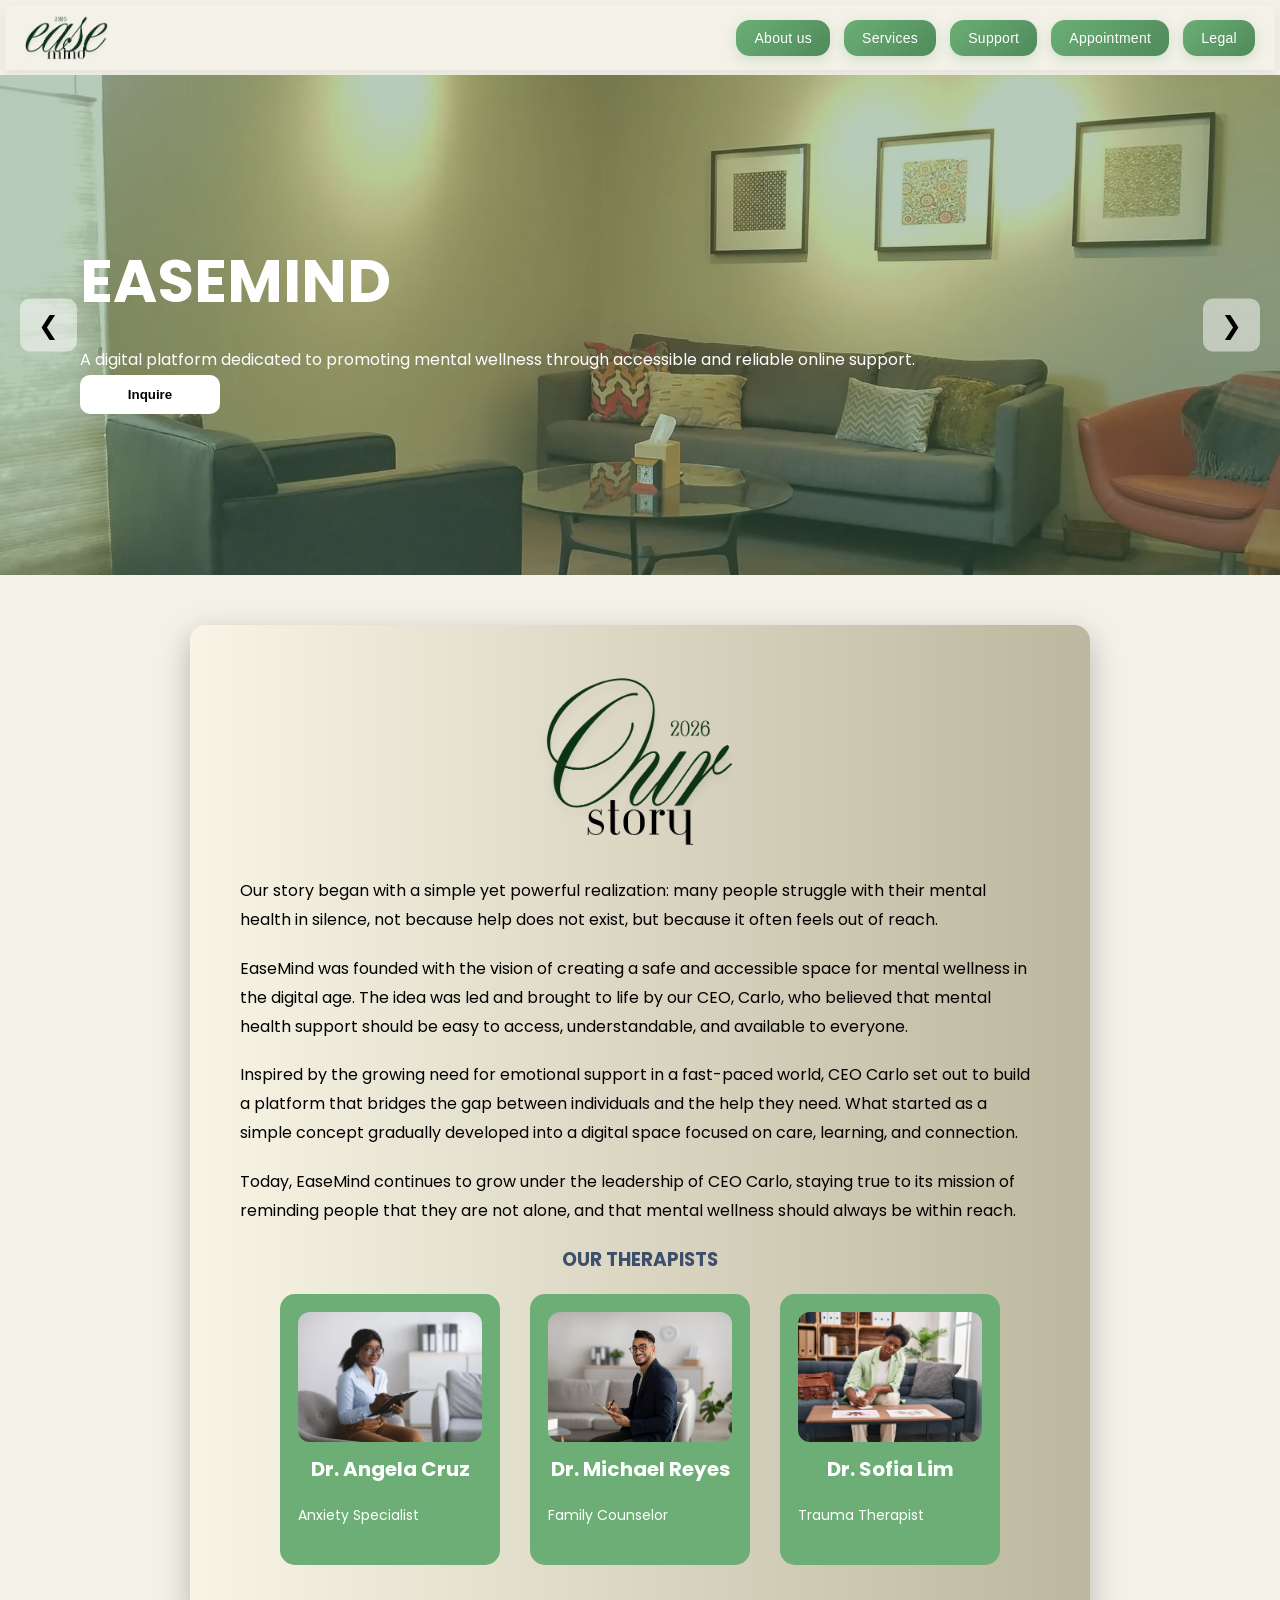
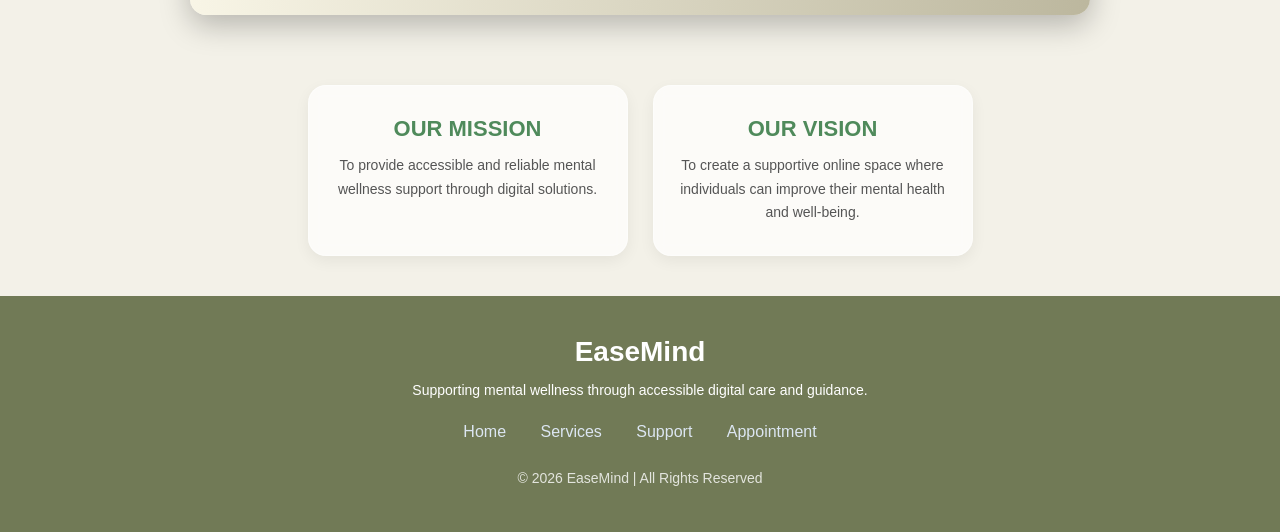
==== index.html @ 602045c7 "Initial commit" ====
<!DOCTYPE html>
<html lang="en">
<head>
    <meta charset="UTF-8">
    <meta name="viewport" content="width=device-width, initial-scale=1.0">
    <title>EaseMind</title>

    <link rel="stylesheet" href="style.css">
    <link href="https://fonts.googleapis.com/css2?family=Poppins:wght@300;400;600&display=swap" rel="stylesheet">
</head>

<body>

<!-- HEADER -->
<header>
    <a href="index.html" class="logo">
        <img src="EASE.png" alt="Logo">
    </a>

    <nav>
        <a href="#about">About us</a>
        <a href="services.html">Services</a>
        <a href="support.html">Support</a>
        <a href="appointment.html">Appointment</a>
        <a href="legal.html">Legal</a>
    </nav>
</header>

<!-- HERO -->
<section class="hero">

    <button class="arrow left" onclick="prevSlide()">&#10094;</button>

    <!-- SLIDE 1 -->
    <div class="hero-slide active" style="background-image: url('background12.jpg');">
        <div class="hero-text">
            <h1 class="easemind">EASEMIND</h1>
            <p class="description">
                A digital platform dedicated to promoting mental wellness through accessible and reliable online support.
            </p>
            <button>Inquire</button>
        </div>
    </div>

    <!-- SLIDE 2 -->
    <div class="hero-slide" style="background-image: url('background21.png');">
        <div class="hero-text">
            <p class="small-text">Your wellness matters</p>
            <h1 class="easemind">SAFE SPACE</h1>
            <p class="description">
                Find guidance, emotional support, and trusted resources anytime you need them.
            </p>
             <a href="learnmore.html" class="learn-more-btn">
        Learn More
    </a>
        </div>
    </div>

    <button class="arrow right" onclick="nextSlide()">&#10095;</button>

</section>

<!-- ABOUT SECTION (FIXED OUTSIDE HERO) -->
<section class="about" id="about">

    <img src="OURSTORY.png" alt="Our Story">

    <div class="about-content">
        <p>
            Our story began with a simple yet powerful realization: many people struggle with their mental health in silence, not because help does not exist, but because it often feels out of reach.
        </p>

        <p>
            EaseMind was founded with the vision of creating a safe and accessible space for mental wellness in the digital age. The idea was led and brought to life by our CEO, Carlo, who believed that mental health support should be easy to access, understandable, and available to everyone.
        </p>

        <p>
           Inspired by the growing need for emotional support in a fast-paced world, CEO Carlo set out to build a platform that bridges the gap between individuals and the help they need. What started as a simple concept gradually developed into a digital space focused on care, learning, and connection.
        </p>

        <p>
            Today, EaseMind continues to grow under the leadership of CEO Carlo, staying true to its mission of reminding people that they are not alone, and that mental wellness should always be within reach.
        </p>
    </div>

    <!-- THERAPISTS -->
    <div class="therapist-section">
        <h3>OUR THERAPISTS</h3>

        <div class="team-container">

            <div class="team-box">
                <img src="therapist1.webp" alt="">
                <h4>Dr. Angela Cruz</h4>
                <p>Anxiety Specialist</p>
            </div>

            <div class="team-box">
                <img src="therapist2.jpg" alt="">
                <h4>Dr. Michael Reyes</h4>
                <p>Family Counselor</p>
            </div>

            <div class="team-box">
                <img src="therapist3.webp" alt="">
                <h4>Dr. Sofia Lim</h4>
                <p>Trauma Therapist</p>
            </div>

        </div>
    </div>

</section>

<script>
let currentSlide = 0;
const slides = document.querySelectorAll(".hero-slide");

function showSlide(index) {
    slides.forEach(slide => slide.classList.remove("active"));
    slides[index].classList.add("active");
}

function nextSlide() {
    currentSlide = (currentSlide + 1) % slides.length;
    showSlide(currentSlide);
}

function prevSlide() {
    currentSlide = (currentSlide - 1 + slides.length) % slides.length;
    showSlide(currentSlide);
}
</script>

<!-- MISSION & VISION -->
<div class="mission-vision">

    <div class="mv-box">

        <h3>OUR MISSION</h3>

        <p>
            To provide accessible and reliable mental wellness support through digital solutions.
        </p>

    </div>

    <div class="mv-box">

        <h3>OUR VISION</h3>

        <p>
            To create a supportive online space where individuals can improve their mental health and well-being.
        </p>

    </div>

</div>

<footer class="footer">

    <div class="footer-content">

        <h3>EaseMind</h3>

        <p>
            Supporting mental wellness through accessible
            digital care and guidance.
        </p>

        <div class="footer-links">
            <a href="index.html">Home</a>
            <a href="services.html">Services</a>
            <a href="support.html">Support</a>
            <a href="appointment.html">Appointment</a>
        </div>

        <p class="footer-copy">
            © 2026 EaseMind | All Rights Reserved
        </p>

    </div>

</footer>

</body>
</html>
---- style.css ----
/* ========================================= */
/* MOBILE RESPONSIVE FIX */
/* DELETE ALL OLD @MEDIA CODES */
/* KEEP ONLY THIS ONE */
/* ========================================= */

@media screen and (max-width: 768px){

    /* ========================================= */
    /* HTML + BODY */
    /* ========================================= */

    html,
    body{

        width: 100%;

        overflow-x: hidden;

        margin: 0;

        padding: 0;
    }

    /* ========================================= */
    /* HEADER */
    /* ========================================= */

    header{

        width: 100%;

        padding: 15px 20px;

        display: flex;

        justify-content: space-between;

        align-items: center;

        flex-wrap: wrap;

        gap: 12px;

        box-sizing: border-box;
    }

    /* ========================================= */
    /* LOGO */
    /* ========================================= */

    .logo img{

        width: 110px;

        height: auto;
    }

    /* ========================================= */
    /* NAVIGATION */
    /* ========================================= */

    nav{

        display: flex;

        flex-wrap: wrap;

        justify-content: center;

        align-items: center;

        gap: 8px;

        width: 100%;
    }

    /* NAV LINKS */

    nav a{

        font-size: 12px;

        padding: 8px 14px;

        border-radius: 10px;

        text-align: center;
    }

    /* ========================================= */
    /* HERO / HOME / SLIDER */
    /* ========================================= */

    .hero,
    .home,
    .slider,
    .slide{

        width: 100%;

        height: 100vh;

        position: relative;

        overflow: hidden;
    }

    /* HERO IMAGES */

    .slide img,
    .hero img{

        width: 100%;

        height: 100%;

        object-fit: cover;
    }

    /* ========================================= */
    /* HERO CONTENT */
    /* ========================================= */

    .hero-content,
    .slide-content{

        position: absolute;

        top: 50%;

        left: 50%;

        transform: translate(-50%, -50%);

        width: 88%;

        text-align: left;

        z-index: 5;
    }

    /* HERO TITLE */

    .hero-content h1,
    .slide-content h1{

        font-size: 52px;

        line-height: 1.1;

        margin-bottom: 15px;
    }

    /* HERO TEXT */

    .hero-content p,
    .slide-content p{

        font-size: 16px;

        line-height: 1.8;

        margin-bottom: 20px;
    }

    /* ========================================= */
    /* BUTTONS */
    /* ========================================= */

    .services-btn,
    .support-btn,
    .contact-btn,
    .session-form button{

        width: auto;

        min-width: 170px;

        padding: 14px 20px;
    }

    /* ========================================= */
    /* SLIDER BUTTONS */
    /* ========================================= */

    .prev,
    .next{

        position: absolute;

        top: 50%;

        transform: translateY(-50%);

        width: 45px;

        height: 45px;

        border-radius: 12px;

        z-index: 10;
    }

    .prev{

        left: 10px;
    }

    .next{

        right: 10px;
    }

    /* ========================================= */
    /* MAIN CONTAINERS */
    /* ========================================= */

    .support-container,
    .session-container,
    .contact-container,
    .services-container-wrapper,
    .emergency-container{

        width: 92%;

        padding: 45px 25px;

        box-sizing: border-box;

        border-radius: 20px;
    }

    /* ========================================= */
    /* IMAGES */
    /* ========================================= */

    .support-container img,
    .session-container img,
    .contact-container img,
    .emergency-container img,
    .services-container-wrapper img{

        width: 220px;

        max-width: 100%;

        height: auto;
    }

    /* ========================================= */
    /* TEXT */
    /* ========================================= */

    .support-text,
    .session-text,
    .contact-text,
    .emergency-text,
    .services-text{

        font-size: 14px;

        line-height: 1.8;
    }

    /* ========================================= */
    /* FORMS */
    /* ========================================= */

    .session-form input,
    .session-form textarea,
    .input-box input,
    .input-box textarea{

        width: 100%;

        padding: 15px;

        font-size: 14px;

        box-sizing: border-box;
    }

    /* ========================================= */
    /* TERMS BOX */
    /* ========================================= */

    .terms-box{

        display: flex;

        align-items: flex-start;

        gap: 10px;

        font-size: 13px;

        text-align: left;
    }

    /* ========================================= */
    /* GRIDS */
    /* ========================================= */

    .services-container,
    .hotline-grid{

        display: grid;

        grid-template-columns: 1fr;

        gap: 20px;
    }

    /* ========================================= */
    /* CARDS */
    /* ========================================= */

    .service-box,
    .hotline-card{

        padding: 25px 20px;
    }

    /* ========================================= */
    /* FOOTER */
    /* ========================================= */

    .footer{

        text-align: center;

        padding: 30px 20px;
    }

    .footer-links{

        display: flex;

        flex-wrap: wrap;

        justify-content: center;

        gap: 10px;
    }

}













/*Smooth Scrollings*/
html {
    scroll-behavior: smooth;
}

/*GLOBAL FONT*/
body {
    font-family: Arial, sans-serif;
    background: #f3f1e8;
}

/* RESET */
* {
    margin: 0;
    padding: 0;
    box-sizing: border-box;

}

/* HEADER */
header {
    display: flex;
    align-items: center;
    justify-content: space-between;
    padding: 10px 20px;
    box-shadow: 0 4px 12px rgba(0,0,0,0.08);
    margin: 5px;
}
.logo {
    display: inline-block;
    width: 45px;
    height: 45px;
}

.logo img {
    height: 45px;      /* control size */
    width: auto;       /* keeps original ratio */
    display: block;
}

.logo {
    font-weight: bold;
}



/* NAVIGATION */
nav {

    display: flex;
    gap: 14px;
}

/* NAV LINKS */
nav a {

    position: relative;
    text-decoration: none;

    color: white;
    background: linear-gradient(135deg, #6CAE75, #4f8a5b);
    padding: 10px 18px;
    border-radius: 14px;

    font-size: 14px;
    font-weight: 500;
    letter-spacing: 0.3px;

    transition: all 0.3s ease;
    display: inline-flex;

    align-items: center;
    justify-content: center;
    overflow: hidden;
    box-shadow: 0 4px 12px rgba(108, 174, 117, 0.25);
}

/* GLOW EFFECT */
nav a::before {

    content: "";

    position: absolute;
    top: 0;
    left: -100%;
    width: 100%;
    height: 100%;

    background: rgba(255,255,255,0.18);
    transition: 0.5s;
}

/* HOVER */
nav a:hover {

    transform: translateY(-3px) scale(1.03);

    box-shadow: 0 8px 20px rgba(108,174,117,0.35);

    background: linear-gradient(135deg, #7bc785, #5a9a64);
}

/* SHINE ANIMATION */
nav a:hover::before {

    left: 100%;
}

/* ACTIVE CLICK */
nav a:active {

    transform: scale(0.96);
}
/* footer */
.footer {
    background: #717a56;
    color: white;
    padding: 40px 20px;
    text-align: center;
    margin-top: 80px;
}

.footer h3 {
    font-size: 28px;
    margin-bottom: 10px;
}

.footer p {
    font-size: 14px;
    line-height: 1.8;
}

.footer-links {
    margin: 20px 0;
}

.footer-links a {
    color: #dce6f2;
    text-decoration: none;
    margin: 0 15px;
    transition: 0.3s;
}

.footer-links a:hover {
    color: #6CAE75;
}

.footer-copy {
    margin-top: 25px;
    opacity: 0.8;
    font-size: 13px;
}

.easemind {
    color: #ffffff;
}



/* HERO SECTION */
.hero {

    position: relative;

    height: 500px;

    overflow: hidden;

    font-family: 'Poppins', sans-serif;
    
}

/* SLIDES */
.hero-slide {

    position: absolute;

    top: 0;
    left: 0;

    width: 100%;
    height: 100%;

    background-repeat: no-repeat;

    background-position: center;

    background-size: cover;

    display: flex;

    align-items: center;

    opacity: 0;

    pointer-events: none;

    z-index: 0;

    transition: opacity 0.6s ease-in-out;

    overflow: hidden;
}

/* TRANSPARENCY OVERLAY */
.hero-slide::before {

    content: "";

    position: absolute;

    inset: 0;

    background: rgba(76, 128, 85, 0.4);

    z-index: 1;
}

/* ACTIVE */
.hero-slide.active {

    opacity: 1;

    pointer-events: auto;
}


/* RIGHT */
.hero-image {
    width: 50%;
    height: 100%;
    overflow: hidden; /* important */
}


/* IMAGE FIX */
.hero-image img {
    width: 100%;
    height: 100%;
    display: block;
}

/* ACTIVE SLIDE */
.hero-slide.active {
    opacity: 1;
}


/* SMALL TEXT */
.small-text {

    color: white;
    margin-bottom: 10px;
}

/* TEXT OVERLAY */
.hero-text {

    position: relative;
    z-index: 2;
    width: 100%;
    padding: 80px;
    display: flex;
    flex-direction: column;
    justify-content: center;
}

/* TITLE */
.easemind {

    color: white;
    font-size: 60px;
    margin-bottom: 20px;
}

/* DESCRIPTION */
.description {

    color: white;
    line-height: 1.8;
    bottom: 25px;
}

/* BUTTON */
.hero-text button {

    width: 140px;
    padding: 12px;
    border: none;
    border-radius: 10px;
    background: white;

    cursor: pointer;
    font-weight: 600;
    transition: 0.3s;
}

.hero-text button:hover {
    background: #6CAE75;
    color: white;
}

/* ARROWS */
.arrow {
    position: absolute;
    top: 50%;
    transform: translateY(-50%);
    z-index: 10;

    border: none;
    background: rgba(255,255,255,0.5);
    padding: 12px 18px;

    cursor: pointer;
    font-size: 25px;
    border-radius: 10px;
    transition: 0.3s;
}

.arrow:hover {
    background: white;
}
.arrow.left {
    left: 20px;
}
.arrow.right {
    right: 20px;
}


/* MISSION & VISION */


.mission-vision {
    display: flex;
    justify-content: center;
    gap: 25px;
    flex-wrap: wrap;
    margin-top: 70px;
    margin-bottom: 40px;
}

/* MINIMAL BOX */
.mv-box {

    width: 320px;
    background: rgba(255,255,255,0.7);
    backdrop-filter: blur(6px);
    padding: 30px 25px;
    border-radius: 18px;
    text-align: center;
    border: 1px solid rgba(255,255,255,0.4);
    box-shadow: 0 5px 15px rgba(0,0,0,0.06);
    transition: 0.3s ease;
}

/* HOVER */
.mv-box:hover {

    transform: translateY(-5px);
}

/* TITLE */
.mv-box h3 {

    color: #4f8a5b;

    font-size: 22px;

    margin-bottom: 12px;
}

/* TEXT */
.mv-box p {

    color: #555;

    line-height: 1.7;

    font-size: 14px;
}

/* */


/* ABOUT SECTION */
.about {
    font-family: 'Poppins', sans-serif;
    background: linear-gradient(to right, #f8f5e6, #bcb79e);
    max-width: 900px;
    margin: 50px auto;
    padding: 50px;
    border-radius: 16px;
    box-shadow: 0 10px 30px rgba(0, 0, 0, 0.25);
    display: block;
    position: relative;
    z-index: 1;
}

/* TEXT */
.about h2 {
    color: #3d4f6b;
    margin-bottom: 10px;
}

.about p {
    max-width: 800px;
    margin: 20px auto;
    line-height: 1.8;
    font-size: 16px;
    text-align: left;
}

/* IMAGE */
.about img {
    width: 400px;
    height: auto;
    margin-bottom: 30px;
    display: block;
    margin-left: auto;
    margin-right: auto;
}

/* THERAPIST TITLE */
.about h3 {
    margin-bottom: 20px;
    color: #3d4f6b;
    text-align: center;
}

/* TEAM CONTAINER (FIXED) */
.team-container {
    display: flex;
    justify-content: center;
    gap: 30px;
    flex-wrap: wrap;
    margin-top: 20px;
}

/* TEAM BOX (FIXED - IMPORTANT) */
.team-box {
    width: 180px;
    padding: 15px;
    background: #6CAE75;
    border-radius: 12px;
    text-align: center;
    color: white;
}

/* IF YOU HAVE IMAGES INSIDE BOX */
.team-box img {
    width: 100%;
    height: 120px;
    object-fit: cover;
    border-radius: 10px;
    margin-bottom: 10px;
}









/* SERVICES SECTION  */


.services-page {

    min-height: 100vh;

    display: flex;

    justify-content: center;

    align-items: center;

    padding: 60px 20px;

    position: relative;

    font-family: 'Poppins', sans-serif;

    background-image: url('backgroundsession.webp');

    background-size: cover;

    background-position: center;

    overflow: hidden;
}

/* GREEN OVERLAY */
.services-page::before {

    content: "";

    position: absolute;

    inset: 0;

    background: rgba(76, 128, 85, 0.4);

    z-index: 1;
}

/* MAIN BOX */
.services-container-wrapper {

    position: relative;
    z-index: 2;
    width: 100%;
    max-width: 1150px;
    background: linear-gradient(to right, #f8f5e6, #bcb79e);
    backdrop-filter: blur(8px);
    padding: 70px 50px;
    border-radius: 25px;
    text-align: center;
    box-shadow: 0 10px 30px rgba(0,0,0,0.12);
}

/* IMAGE */
.services-container-wrapper img {

    width: 350px;
    max-width: 100%;
    height: auto;
    display: block;
    margin: 0 auto 20px;
}

/* DESCRIPTION */
.services-text {

    max-width: 700px;
    margin: 0 auto 50px;

    color: #555;
    font-size: 15px;

    line-height: 1.8;
}

/* GRID */
.services-container {

    display: grid;
    grid-template-columns: repeat(auto-fit, minmax(250px, 1fr));
    gap: 30px;
}

/* SERVICE BOX */
.service-box {

    background: #6CAE75;
    padding: 35px 25px;
    border-radius: 20px;
    color: white;

    text-align: center;
    box-shadow: 0 10px 20px rgba(0,0,0,0.10);
    transition: 0.3s ease;
}

/* HOVER */
.service-box:hover {
    transform: translateY(-8px);
    background: #4f8a5b;
}

/* ICON */
.icon {

    font-size: 38px;
    margin-bottom: 20px;

    color: rgba(255,255,255,0.95);
    display: flex;
    justify-content: center;
    align-items: center;
}

/* TITLE */
.service-box h4 {
    margin-bottom: 12px;
    font-size: 20px;
}

/* TEXT */
.service-box p {
    font-size: 14px;
    line-height: 1.7;
}

/* BUTTON */
.services-btn {

    margin-top: 50px;
    padding: 15px 40px;
    border: none;
    border-radius: 14px;

    background: #6CAE75;
    color: white;
    font-size: 15px;
    font-weight: 600;
    cursor: pointer;
    transition: 0.3s ease;
}

/* BUTTON HOVER */
.services-btn:hover {
    background: #4f8a5b;
    transform: translateY(-3px);
}

/* RESPONSIVE */
@media(max-width: 768px){
    .services-container-wrapper {
        padding: 50px 25px;
    }

    .services-container {
        grid-template-columns: 1fr;
    }
}









/* ========================================= */
/* SUPPORT PAGE */
/* ========================================= */
.support-page {
    min-height: 100vh;
    display: flex;
    justify-content: center;
    align-items: center;
    padding: 60px 20px;
    font-family: 'Poppins', sans-serif;
    position: relative;
    background-image: url('backgroundsession.webp');
    background-size: cover;
    background-position: center;
    overflow: hidden;
}

/* GREEN TRANSPARENCY OVERLAY */
.support-page::before {
    content: "";
    position: absolute;
    inset: 0;
    background: rgba(76, 128, 85, 0.4);
    z-index: 1;
}

/* MAIN CONTAINER */
.support-container {
    position: relative;
    z-index: 2;
    width: 100%;
    max-width: 700px;
    background: rgba(255,255,255,0.92);
    backdrop-filter: blur(8px);
    padding: 70px 50px;
    border-radius: 25px;
    text-align: center;

    box-shadow: 0 10px 30px rgba(0,0,0,0.12);
}

/* IMAGE */
.support-container img {
    width: 320px;
    max-width: 100%;
    height: auto;
    display: block;
    margin: 0 auto 25px;
}

/* DESCRIPTION */
.support-text {
    color: #555;
    line-height: 1.8;
    font-size: 15px;
    max-width: 500px;
    margin: 0 auto 40px;
}

/* BUTTON AREA */
.support-buttons {
    display: flex;

    flex-direction: column;

    gap: 20px;

    align-items: center;
}

/* BUTTON */
.support-btn {

    width: 240px;

    padding: 18px;

    border: none;

    border-radius: 15px;

    background: #6CAE75;

    color: white;

    font-size: 15px;

    font-weight: 600;

    cursor: pointer;

    transition: 0.3s ease;

    box-shadow: 0 5px 15px rgba(0,0,0,0.08);
}

/* HOVER */
.support-btn:hover {

    transform: translateY(-5px);

    background: #4f8a5b;
}

/* EMERGENCY BUTTON */
.emergency:hover {

    background: #d9534f;
}

/* RESPONSIVE */
@media(max-width: 768px){

    .support-container {

        padding: 50px 25px;
    }

    .support-btn {

        width: 100%;
    }
}














/* ========================================= */
/* APPOINTMENT HERO */
/* ========================================= */

.appointment-hero {

    position: relative;

    width: 100%;

    height: 550px;

    background-image: url('background1.png');

    background-size: cover;

    background-position: center;

    display: flex;

    align-items: center;

    overflow: hidden;

    font-family: 'Poppins', sans-serif;
}

/* TRANSPARENT OVERLAY */
.hero-overlay {

    position: absolute;

    inset: 0;

    background: rgba(76, 128, 85, 0.70);
}

/* CONTENT */
.hero-content {

    position: relative;

    z-index: 2;

    padding: 80px;

    max-width: 700px;
}

/* SMALL TEXT */
.small-text {

    color: white;

    font-size: 18px;

    margin-bottom: 15px;
}

/* TITLE */
.hero-content h1 {

    font-size: 70px;

    line-height: 1.1;

    color: white;

    margin-bottom: 25px;
}

/* DESCRIPTION */
.hero-description {

    color: white;

    line-height: 1.9;

    font-size: 15px;

    max-width: 550px;

    margin-bottom: 35px;
}

/* BUTTON */
.hero-btn {

    padding: 14px 35px;

    border: none;

    border-radius: 12px;

    background: white;

    color: #6CAE75;

    font-weight: 600;

    cursor: pointer;

    transition: 0.3s;
}

/* SCHEDULE BUTTON */
.schedule-btn {

    padding: 14px 35px;

    border: 2px solid white;

    border-radius: 12px;

    background: transparent;

    color: white;

    font-weight: 600;

    cursor: pointer;

    transition: 0.3s;
}

.schedule-btn:hover {

    background: white;

    color: #6CAE75;

    transform: translateY(-3px);
}

.hero-btn:hover {

    background: #4f8a5b;

    color: white;

    transform: translateY(-3px);
}


/* APPOINTMENT SECTION */


.appointment-section {

    font-family: 'Poppins', sans-serif;
    background: linear-gradient(to right, #f8f5e6, #bcb79e);
    max-width: 950px;
    margin: 60px auto;
    padding: 60px;
    border-radius: 20px;
    box-shadow: 0 10px 30px rgba(0,0,0,0.2);
}

/* CLEAN STEP ICON */

.step-icon {

    width: 80px;
    height: 80px;
    margin: 0 auto 18px;

    border-radius: 50%;
    background: #eef7ef;
    display: flex;

    justify-content: center;
    align-items: center;
    font-size: 34px;
    transition: 0.3s ease;
}

/* HOVER */
.team-box:hover .step-icon {
    transform: translateY(-4px);
    background: #dff0e2;
}

/* IMAGE */
.appointment-section img {
    width: 350px;
    max-width: 100%;
    display: block;
    margin: 0 auto 30px;
}

/* TEXT */
.appointment-content p {
    max-width: 800px;
    margin: 20px auto;
    line-height: 1.8;
    font-size: 16px;
    color: #333;
}

/* TITLE */
.appointment-steps h3 {
    text-align: center;
    color: #3d4f6b;
    margin-top: 50px;
    margin-bottom: 30px;
    font-size: 32px;
}

/* CONTAINER */
.team-container {
    display: flex;
    justify-content: center;
    gap: 30px;
    flex-wrap: wrap;
}

/* BOX */
.team-box {
    width: 220px;
    padding: 18px;
    background: #6CAE75;
    border-radius: 15px;
    text-align: center;
    color: white;
    transition: 0.3s;
}

.team-box:hover {
    transform: translateY(-5px);
}

/* IMAGE */
.team-box img {
    width: 100%;
    height: 130px;
    object-fit: cover;
    border-radius: 12px;
    margin-bottom: 12px;
}

/* TITLE */
.team-box h4 {
    margin-bottom: 10px;
    font-size: 20px;
}

/* TEXT */
.team-box p {

    font-size: 14px;

    line-height: 1.6;
}


/* RESPONSIVE */


@media(max-width: 900px){
    .hero-content {
        padding: 40px;
    }
    .hero-content h1 {
        font-size: 45px;
    }
    .appointment-section {
        margin: 30px 20px;
        padding: 40px 25px;
    }

    .team-container {
        flex-direction: column;
        align-items: center;
    }
}







/* BOOK SESSION FOR AN APPOINTMENT SECTION [will be navigate through the appointment-session.html] */

/* ========================================= */
/* BOOK SESSION PAGE */
/* ========================================= */

.book-session {

    width: 100%;
    display: flex;
    justify-content: center;
    align-items: center;
    padding: 120px 20px 40px;
    position: relative;

    font-family: 'Poppins', sans-serif;

    background-image: url('backgroundsession.webp');
    background-size: cover;
    background-position: center;
}

/* OVERLAY */

.book-session::before {

    content: "";
    position: absolute;

    inset: 0;
    background: rgba(76, 128, 85, 0.4);
    z-index: 1;
}

/* CONTAINER */

.session-container {

    position: relative;

    z-index: 2;

    width: 100%;

    max-width: 700px;

    background: rgba(255,255,255,0.95);

    padding: 45px;

    border-radius: 25px;

    text-align: center;

    box-shadow: 0 10px 30px rgba(0,0,0,0.12);
}

/* IMAGE */

.session-container img {

    width: 180px;

    margin-bottom: 20px;
}

/* TEXT */

.session-text {

    color: #555;

    line-height: 1.8;

    font-size: 14px;

    margin-bottom: 30px;
}

/* FORM */

.session-form {

    display: flex;

    flex-direction: column;

    gap: 18px;
}

/* INPUTS */

.session-form input,
.session-form textarea {

    width: 100%;

    padding: 16px;

    border: none;

    border-radius: 14px;

    background: #f5f5f5;

    font-size: 14px;

    font-family: 'Poppins', sans-serif;

    outline: none;
}

/* TEXTAREA */

.session-form textarea {

    min-height: 130px;

    resize: none;
}

/* TERMS */

.terms-box {

    display: flex;

    align-items: center;

    gap: 10px;

    font-size: 13px;

    text-align: left;

    color: #555;
}

/* CHECKBOX */

.terms-box input[type="checkbox"] {

    width: 18px;

    height: 18px;

    flex-shrink: 0;
}

/* LINKS */

.terms-box a {
    color: #4f8a5b;
    font-weight: 600;
    text-decoration: none;
}

/* BUTTON */

.session-form button {

    padding: 16px;
    border: none;
    border-radius: 14px;
    background: #6CAE75;
    color: white;
    font-size: 15px;
    font-weight: 600;

    cursor: pointer;
}

/* REMOVE FOOTER GAP */

footer {

    margin-top: 0 !important;
}

.footer {

    margin-top: 0 !important;
}

/* RESPONSIVE */

@media(max-width: 768px){

    .session-container {

        padding: 35px 25px;
    }
}












/* AVAILABLE SCHEDULE PAGE [will be navigate through appointment.html] */

.schedule-page {
    min-height: 100vh;
    display: flex;
    justify-content: center;
    align-items: center;
    padding: 60px 20px;
    font-family: 'Poppins', sans-serif;
    position: relative;
    background-image: url('background1.png');
    background-size: cover;
    background-position: center;
    overflow: hidden;
}

/* SCHED PAGE OVERLAY */
.schedule-page::before {
    content: "";
    position: absolute;
    inset: 0;
    background: rgba(76, 128, 85, 0.65);
    z-index: 1;
}

/* SCHED PAGE CONTAINER */
.schedule-container {
    position: relative;
    z-index: 2;
    width: 100%;
    max-width: 1000px;
    background: rgba(255,255,255,0.92);
    backdrop-filter: blur(8px);
    padding: 70px 50px;
    border-radius: 25px;
    text-align: center;
    box-shadow: 0 10px 30px rgba(0,0,0,0.15);
}

/* SCHED PAGE TITLE */
.schedule-container h1 {
    font-size: 50px;
    color: #2d2d2d;
    margin-bottom: 20px;
}

/* SCHED PAGE TEXT */
.schedule-text {
    max-width: 650px;
    margin: 0 auto 50px;
    line-height: 1.8;
    color: #555;
    font-size: 15px;
}

/* SCHED PAGE GRID */
.schedule-grid {
    display: grid;
    grid-template-columns: repeat(auto-fit, minmax(220px, 1fr));
    gap: 25px;
}

/* SCHED PAGE CARD */
.schedule-card {
    background: #6CAE75;
    padding: 30px 20px;
    border-radius: 18px;
    color: white;
    transition: 0.3s;
}

/* SCHED PAGE HOVER */
.schedule-card:hover {
    transform: translateY(-5px);
    background: #4f8a5b;
}

/* SCHED PAGE TITLE */
.schedule-card h3 {
    margin-bottom: 12px;
    font-size: 22px;
}

/* SCHED PAGE DAY */
.schedule-card p {
    font-size: 18px;
    margin-bottom: 10px;
}

/* SCHED PAGE TIME */
.schedule-card span {
    font-size: 14px;
    opacity: 0.95;
}

/* SCHED PAGE RESPONSIVE */
@media(max-width: 768px){
    .schedule-container {
        padding: 50px 25px;
    }
    .schedule-container h1 {
        font-size: 35px;
    }
}

/* SCHED PAGE BACK BUTTON */
.back-btn {
    display: inline-block;
    margin-bottom: 25px;
    text-decoration: none;
    background: #6CAE75;
    color: white;
    padding: 12px 22px;
    border-radius: 12px;
    font-weight: 600;
    transition: 0.3s;
}

/* SCHED PAGE HOVER */
.back-btn:hover {
    background: #4f8a5b;
    transform: translateY(-3px);
}
















/* ========================================= */
/* LEGAL PAGE */
/* ========================================= */

.legal-page {

    min-height: 100vh;
    padding: 80px 20px;
    background: linear-gradient(to right, #f3f1e8, #d9d3b7);
    font-family: 'Poppins', sans-serif;
    display: flex;
    justify-content: center;
    align-items: center;
}

/* CONTAINER */
.legal-container {

    width: 100%;
    max-width: 1100px;
    background: linear-gradient(to right, #f8f5e6, #bcb79e);
    backdrop-filter: blur(8px);
    padding: 70px 50px;
    border-radius: 25px;
    text-align: center;
    box-shadow: 0 10px 30px rgba(0,0,0,0.10);
}

/* IMAGE */
.legal-container img {
    width: 220px;
    max-width: 100%;
    margin-bottom: 20px;
}

/* DESCRIPTION */
.legal-text {

    max-width: 700px;
    margin: 0 auto 50px;
    color: #555;
    line-height: 1.8;
    font-size: 15px;
}

/* GRID */
.legal-grid {
    display: grid;
    grid-template-columns: repeat(auto-fit, minmax(320px, 1fr));
    gap: 30px;
}

/* BOX */
.legal-box {
    background: white;
    padding: 40px 30px;
    border-radius: 20px;
    text-align: left;
    box-shadow: 0 5px 20px rgba(0,0,0,0.06);
    transition: 0.3s ease;
}

/* HOVER */
.legal-box:hover {
    transform: translateY(-5px);
}

/* TITLE */
.legal-box h2 {
    color: #4f8a5b;
    margin-bottom: 20px;
    font-size: 26px;
}

/* TEXT */
.legal-box p {

    color: #555;
    line-height: 1.8;
    font-size: 14px;
    margin-bottom: 15px;
}

/* RESPONSIVE */
@media(max-width: 768px){

    .legal-container {
        padding: 50px 25px;
    }

    .legal-box {
        text-align: center;
    }
}









/* ========================================= */
/* CONTACT US PAGE */
/* ========================================= */

.contact-page {

    min-height: 100vh;

    display: flex;

    justify-content: center;

    align-items: center;

    padding: 60px 20px;

    position: relative;

    font-family: 'Poppins', sans-serif;

    background-image: url('backgroundsession.webp');

    background-size: cover;

    background-position: center;

    overflow: hidden;
}

/* GREEN OVERLAY */
.contact-page::before {

    content: "";

    position: absolute;

    inset: 0;

    background: rgba(76, 128, 85, 0.4);

    z-index: 1;
}

/* MAIN CONTAINER */
.contact-container {

    position: relative;

    z-index: 2;

    width: 100%;

    max-width: 750px;

    background: rgba(255,255,255,0.92);

    backdrop-filter: blur(8px);

    padding: 70px 50px;

    border-radius: 25px;

    text-align: center;

    box-shadow: 0 10px 30px rgba(0,0,0,0.12);
}

/* IMAGE */
.contact-container img {

    width: 250px;

    max-width: 100%;

    margin-bottom: 20px;
}

/* TITLE */
.contact-container h2 {

    font-size: 35px;

    color: #4f8a5b;

    margin-bottom: 15px;
}

/* DESCRIPTION */
.contact-text {

    color: #555;

    font-size: 15px;

    line-height: 1.8;

    margin-bottom: 40px;
}

/* FORM */
.contact-form {

    display: flex;

    flex-direction: column;

    gap: 20px;
}

/* INPUT BOX */
.input-box input,
.input-box textarea {

    width: 100%;

    padding: 18px;

    border: none;

    border-radius: 15px;

    background: #f5f5f5;

    font-size: 14px;

    font-family: 'Poppins', sans-serif;

    outline: none;

    transition: 0.3s ease;
}

/* TEXTAREA */
.input-box textarea {

    min-height: 150px;

    resize: none;
}

/* INPUT FOCUS */
.input-box input:focus,
.input-box textarea:focus {

    background: #eef7ef;

    box-shadow: 0 0 0 2px #6CAE75;
}

/* BUTTON */
.contact-btn {

    padding: 18px;

    border: none;

    border-radius: 15px;

    background: #6CAE75;

    color: white;

    font-size: 15px;

    font-weight: 600;

    cursor: pointer;

    transition: 0.3s ease;
}

/* BUTTON HOVER */
.contact-btn:hover {

    background: #4f8a5b;

    transform: translateY(-4px);
}

/* RESPONSIVE */
@media(max-width: 768px){

    .contact-container {

        padding: 50px 25px;
    }

    .contact-container h2 {

        font-size: 28px;
    }
}





/* ========================================= */
/* EMERGENCY PAGE */
/* ========================================= */

.emergency-page {

    min-height: 100vh;

    display: flex;

    justify-content: center;

    align-items: center;

    padding: 60px 20px;

    position: relative;

    font-family: 'Poppins', sans-serif;

    background-image: url('backgroundsession.webp');

    background-size: cover;

    background-position: center;

    overflow: hidden;
}

/* GREEN OVERLAY */
.emergency-page::before {

    content: "";

    position: absolute;

    inset: 0;

    background: rgba(76, 128, 85, 0.4);

    z-index: 1;
}

/* MAIN CONTAINER */
.emergency-container {

    position: relative;

    z-index: 2;

    width: 100%;

    max-width: 1200px;

    background: rgba(255,255,255,0.92);

    backdrop-filter: blur(8px);

    padding: 70px 50px;

    border-radius: 25px;

    text-align: center;

    box-shadow: 0 10px 30px rgba(0,0,0,0.12);
}

/* IMAGE */
.emergency-container img {

    width: 220px;

    max-width: 100%;

    margin-bottom: 20px;
}

/* TITLE */
.emergency-container h2 {

    font-size: 35px;

    color: #4f8a5b;

    margin-bottom: 15px;
}

/* TEXT */
.emergency-text {

    color: #555;

    line-height: 1.8;

    font-size: 15px;

    max-width: 700px;

    margin: 0 auto 50px;
}

/* GRID */
.hotline-grid {

    display: grid;

    grid-template-columns: repeat(auto-fit, minmax(250px, 1fr));

    gap: 25px;
}

/* CARD */
.hotline-card {

    background: #6CAE75;

    padding: 30px 25px;

    border-radius: 20px;

    color: white;

    box-shadow: 0 10px 20px rgba(0,0,0,0.10);

    transition: 0.3s ease;
}

/* HOVER */
.hotline-card:hover {

    transform: translateY(-8px);

    background: #4f8a5b;
}

/* TITLE */
.hotline-card h3 {

    margin-bottom: 15px;

    font-size: 20px;
}

/* NUMBER */
.hotline-number {

    font-size: 28px;

    font-weight: 600;

    margin-bottom: 15px;
}

/* TEXT */
.hotline-card p {

    font-size: 14px;

    line-height: 1.7;

    margin-bottom: 25px;
}

/* BUTTON */
.call-btn {

    display: inline-block;

    padding: 14px 30px;

    border-radius: 14px;

    background: white;

    color: #4f8a5b;

    text-decoration: none;

    font-weight: 600;

    transition: 0.3s ease;
}

/* BUTTON HOVER */
.call-btn:hover {

    background: #f0f0f0;

    transform: translateY(-3px);
}

/* RESPONSIVE */
@media(max-width: 768px){

    .emergency-container {

        padding: 50px 25px;
    }

    .emergency-container h2 {

        font-size: 28px;
    }
}

/* LEARN MORE PAGE*/


.learn-more-btn {
    display: inline-block;
    padding: 12px 28px;
    background: #ffffff;          /* white button */
    color: #4f8a5b;               /* green text */
    text-decoration: none;
    border-radius: 25px;
    font-weight: 600;
    border: 2px solid #4f8a5b;    /* green outline */
    transition: 0.3s ease;
}

.learn-more-btn:hover {
    background: #4f8a5b;         /* invert on hover */
    color: #ffffff;
    transform: translateY(-3px);
}
/* PAGE */
.learnmore-page {
    min-height: 100vh;
    padding: 80px 20px;
    background: linear-gradient(to right, #f3f1e8, #d9d3b7);
    font-family: 'Poppins', sans-serif;
    display: flex;
    justify-content: center;
    align-items: center;
}

.learnmore-container {
    width: 100%;
    max-width: 1100px;
    background: linear-gradient(to right, #f8f5e6, #bcb79e);
    padding: 70px 50px;
    border-radius: 25px;
    text-align: center;
}

.learnmore-container img {
    width: 220px;
    margin-bottom: 20px;
}

.learnmore-text {
    max-width: 700px;
    margin: 0 auto 50px;
    color: #555;
    line-height: 1.8;
    font-size: 15px;
}

.learnmore-grid {
    display: grid;
    grid-template-columns: repeat(auto-fit, minmax(320px, 1fr));
    gap: 30px;
}

.learnmore-box {
    background: white;
    padding: 40px 30px;
    border-radius: 20px;
    text-align: left;
    transition: 0.3s ease;
}

.learnmore-box:hover {
    transform: translateY(-5px);
}

.learnmore-box h2 {
    color: #4f8a5b;
}

.learnmore-box p {
    color: #555;
    font-size: 14px;
}
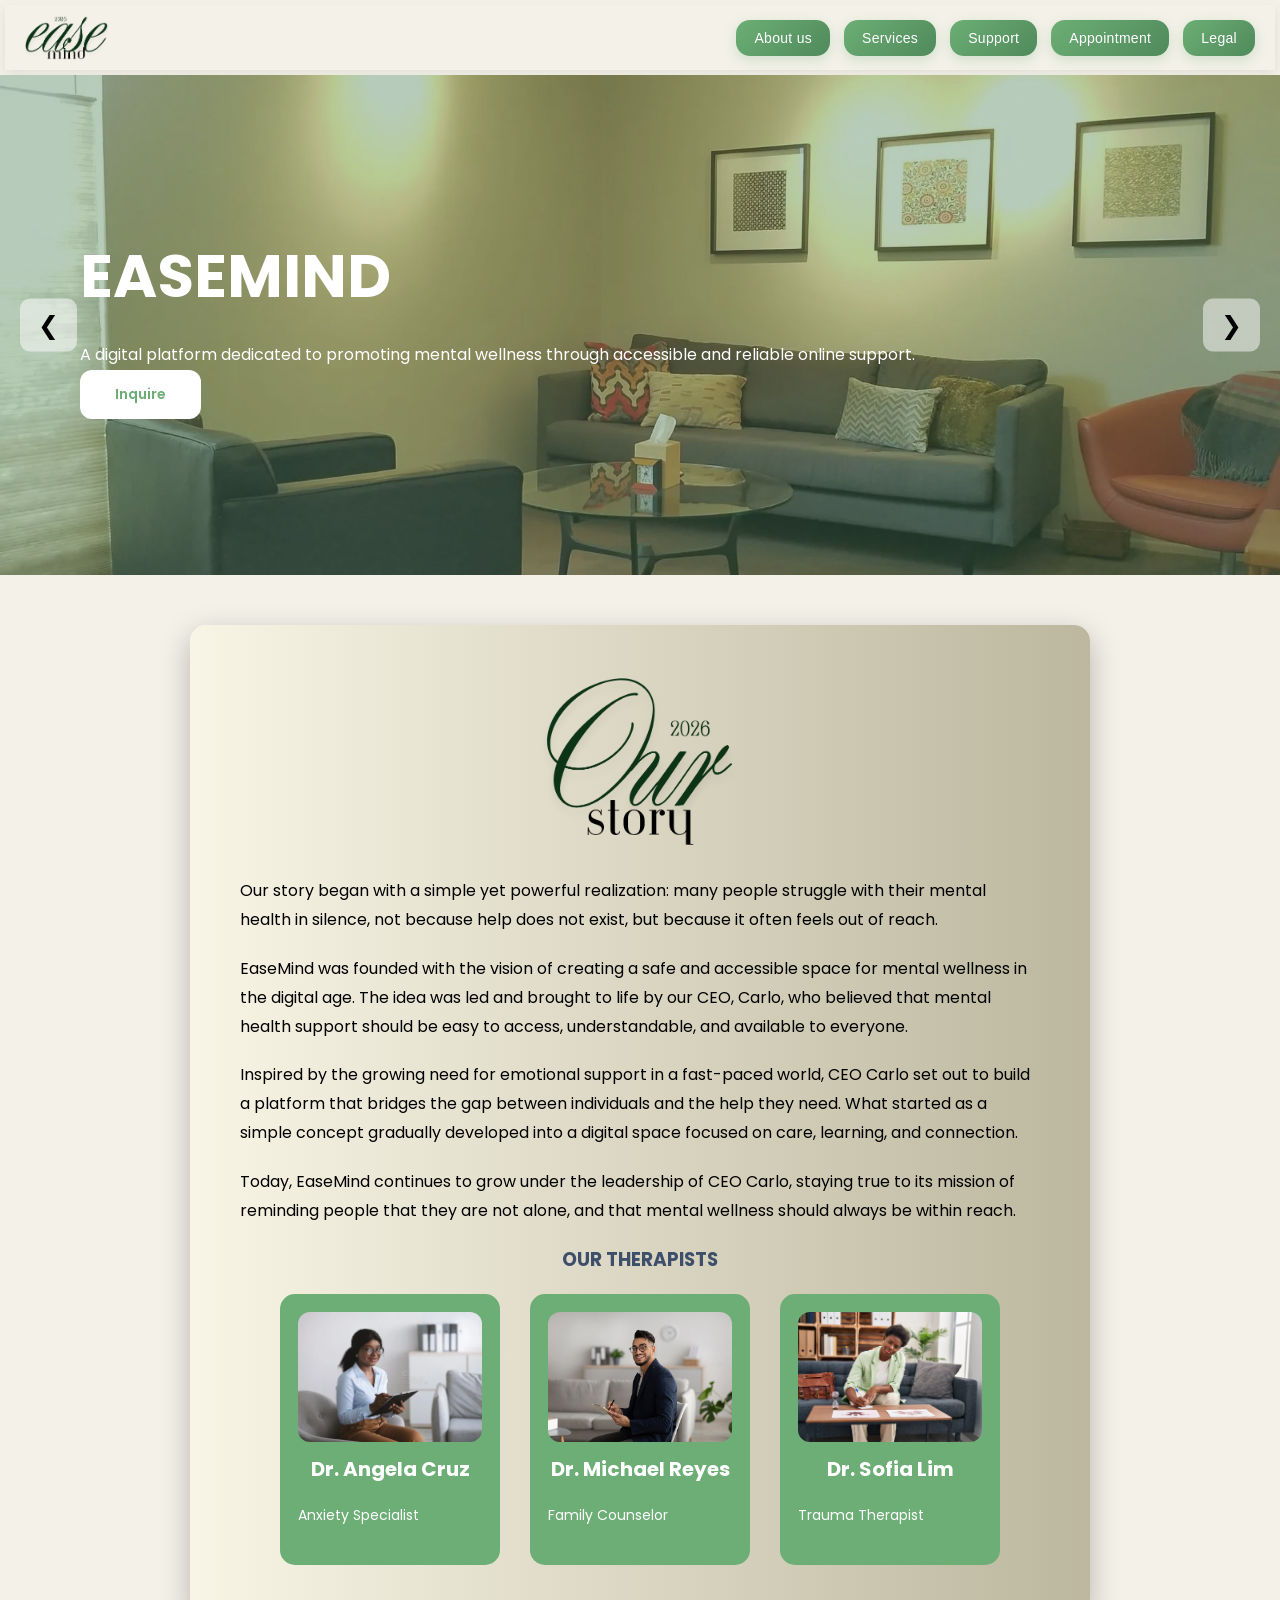
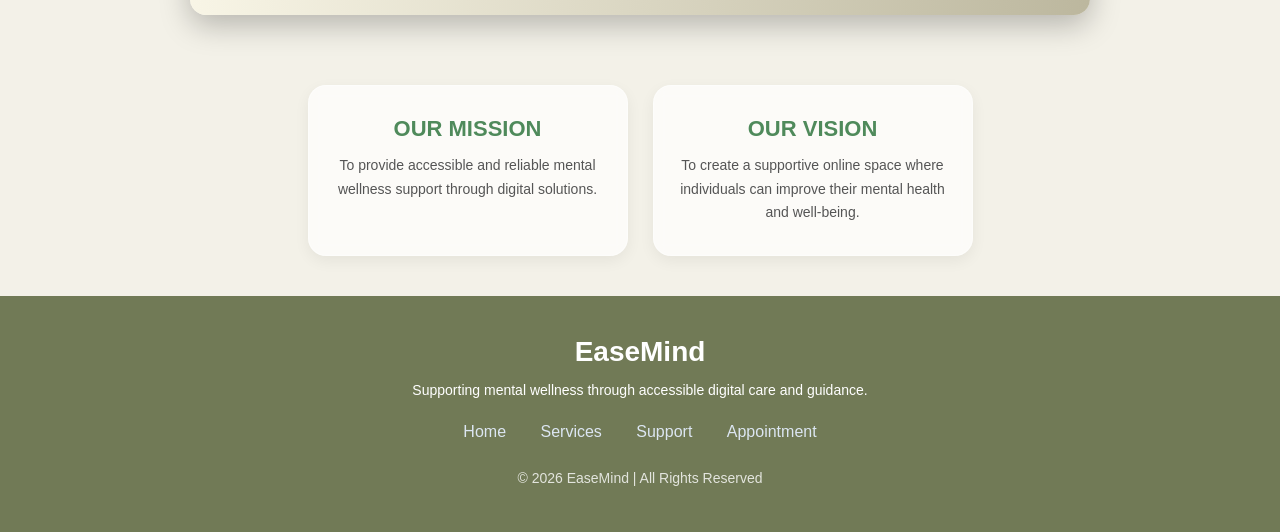
==== commit be2f1db3: "ORGANIZED" ====
--- a/index.html
+++ b/index.html
@@ -5,7 +5,7 @@
     <meta name="viewport" content="width=device-width, initial-scale=1.0">
     <title>EaseMind</title>
 
-    <link rel="stylesheet" href="style.css">
+    <link rel="stylesheet" href="assets/css/style.css">
     <link href="https://fonts.googleapis.com/css2?family=Poppins:wght@300;400;600&display=swap" rel="stylesheet">
 </head>
 
@@ -14,7 +14,7 @@
 <!-- HEADER -->
 <header>
     <a href="index.html" class="logo">
-        <img src="EASE.png" alt="Logo">
+        <img src="assets/images/EASE.png" alt="Logo">
     </a>
 
     <nav>
@@ -32,25 +32,27 @@
     <button class="arrow left" onclick="prevSlide()">&#10094;</button>
 
     <!-- SLIDE 1 -->
-    <div class="hero-slide active" style="background-image: url('background12.jpg');">
+    <div class="hero-slide active" style="background-image: url('assets/images/background12.jpg');">
         <div class="hero-text">
             <h1 class="easemind">EASEMIND</h1>
             <p class="description">
                 A digital platform dedicated to promoting mental wellness through accessible and reliable online support.
             </p>
-            <button>Inquire</button>
+            
+            <a href="appointment.html" class="hero-btn">Inquire</a>
+            
         </div>
     </div>
 
     <!-- SLIDE 2 -->
-    <div class="hero-slide" style="background-image: url('background21.png');">
+    <div class="hero-slide" style="background-image: url('assets/images/background21.png');">
         <div class="hero-text">
             <p class="small-text">Your wellness matters</p>
             <h1 class="easemind">SAFE SPACE</h1>
             <p class="description">
                 Find guidance, emotional support, and trusted resources anytime you need them.
             </p>
-             <a href="learnmore.html" class="learn-more-btn">
+             <a href="learnmore.html" class="hero-btn">
         Learn More
     </a>
         </div>
@@ -63,7 +65,7 @@
 <!-- ABOUT SECTION (FIXED OUTSIDE HERO) -->
 <section class="about" id="about">
 
-    <img src="OURSTORY.png" alt="Our Story">
+    <img src="assets/images/OURSTORY.png" alt="Our Story">
 
     <div class="about-content">
         <p>
@@ -84,31 +86,31 @@
     </div>
 
     <!-- THERAPISTS -->
-    <div class="therapist-section">
-        <h3>OUR THERAPISTS</h3>
+  <div class="therapist-section">
+    <h3>OUR THERAPISTS</h3>
 
-        <div class="team-container">
+    <div class="team-container">
 
-            <div class="team-box">
-                <img src="therapist1.webp" alt="">
-                <h4>Dr. Angela Cruz</h4>
-                <p>Anxiety Specialist</p>
-            </div>
+        <div class="team-box">
+            <img src="assets/images/therapist1.webp" alt="">
+            <h4>Dr. Angela Cruz</h4>
+            <p>Anxiety Specialist</p>
+        </div>
 
-            <div class="team-box">
-                <img src="therapist2.jpg" alt="">
-                <h4>Dr. Michael Reyes</h4>
-                <p>Family Counselor</p>
-            </div>
+        <div class="team-box">
+            <img src="assets/images/therapist2.jpg" alt="">
+            <h4>Dr. Michael Reyes</h4>
+            <p>Family Counselor</p>
+        </div>
 
-            <div class="team-box">
-                <img src="therapist3.webp" alt="">
-                <h4>Dr. Sofia Lim</h4>
-                <p>Trauma Therapist</p>
-            </div>
+        <div class="team-box">
+            <img src="assets/images/therapist3.webp" alt="">
+            <h4>Dr. Sofia Lim</h4>
+            <p>Trauma Therapist</p>
+        </div>
 
-        </div>
     </div>
+</div>
 
 </section>
 
--- a/assets/css/style.css
+++ b/assets/css/style.css
@@ -0,0 +1,2346 @@
+/* ========================================= */
+/* MOBILE RESPONSIVE FIX */
+/* DELETE ALL OLD @MEDIA CODES */
+/* KEEP ONLY THIS ONE */
+/* ========================================= */
+
+@media screen and (max-width: 768px){
+
+    /* ========================================= */
+    /* HTML + BODY */
+    /* ========================================= */
+
+    html,
+    body{
+
+        width: 100%;
+
+        overflow-x: hidden;
+
+        margin: 0;
+
+        padding: 0;
+    }
+
+    /* ========================================= */
+    /* HEADER */
+    /* ========================================= */
+
+    header{
+
+        width: 100%;
+
+        padding: 15px 20px;
+
+        display: flex;
+
+        justify-content: space-between;
+
+        align-items: center;
+
+        flex-wrap: wrap;
+
+        gap: 12px;
+
+        box-sizing: border-box;
+    }
+
+    /* ========================================= */
+    /* LOGO */
+    /* ========================================= */
+
+    .logo img{
+
+        width: 110px;
+
+        height: auto;
+    }
+
+    /* ========================================= */
+    /* NAVIGATION */
+    /* ========================================= */
+
+    nav{
+
+        display: flex;
+
+        flex-wrap: wrap;
+
+        justify-content: center;
+
+        align-items: center;
+
+        gap: 8px;
+
+        width: 100%;
+    }
+
+    /* NAV LINKS */
+
+    nav a{
+
+        font-size: 12px;
+
+        padding: 8px 14px;
+
+        border-radius: 10px;
+
+        text-align: center;
+    }
+
+    /* ========================================= */
+    /* HERO / HOME / SLIDER */
+    /* ========================================= */
+
+    .hero,
+    .home,
+    .slider,
+    .slide{
+
+        width: 100%;
+
+        height: 100vh;
+
+        position: relative;
+
+        overflow: hidden;
+    }
+
+    /* HERO IMAGES */
+
+    .slide img,
+    .hero img{
+
+        width: 100%;
+
+        height: 100%;
+
+        object-fit: cover;
+    }
+
+    /* ========================================= */
+    /* HERO CONTENT */
+    /* ========================================= */
+
+    .hero-content,
+    .slide-content{
+
+        position: absolute;
+
+        top: 50%;
+
+        left: 50%;
+
+        transform: translate(-50%, -50%);
+
+        width: 88%;
+
+        text-align: left;
+
+        z-index: 5;
+    }
+
+    /* HERO TITLE */
+
+    .hero-content h1,
+    .slide-content h1{
+
+        font-size: 52px;
+
+        line-height: 1.1;
+
+        margin-bottom: 15px;
+    }
+
+    /* HERO TEXT */
+
+    .hero-content p,
+    .slide-content p{
+
+        font-size: 16px;
+
+        line-height: 1.8;
+
+        margin-bottom: 20px;
+    }
+
+    /* ========================================= */
+    /* BUTTONS */
+    /* ========================================= */
+
+    .services-btn,
+    .support-btn,
+    .contact-btn,
+    .session-form button{
+
+        width: auto;
+
+        min-width: 170px;
+
+        padding: 14px 20px;
+    }
+
+    /* ========================================= */
+    /* SLIDER BUTTONS */
+    /* ========================================= */
+
+    .prev,
+    .next{
+
+        position: absolute;
+
+        top: 50%;
+
+        transform: translateY(-50%);
+
+        width: 45px;
+
+        height: 45px;
+
+        border-radius: 12px;
+
+        z-index: 10;
+    }
+
+    .prev{
+
+        left: 10px;
+    }
+
+    .next{
+
+        right: 10px;
+    }
+
+    /* ========================================= */
+    /* MAIN CONTAINERS */
+    /* ========================================= */
+
+    .support-container,
+    .session-container,
+    .contact-container,
+    .services-container-wrapper,
+    .emergency-container{
+
+        width: 92%;
+
+        padding: 45px 25px;
+
+        box-sizing: border-box;
+
+        border-radius: 20px;
+    }
+
+    /* ========================================= */
+    /* IMAGES */
+    /* ========================================= */
+
+    .support-container img,
+    .session-container img,
+    .contact-container img,
+    .emergency-container img,
+    .services-container-wrapper img{
+
+        width: 220px;
+
+        max-width: 100%;
+
+        height: auto;
+    }
+
+    /* ========================================= */
+    /* TEXT */
+    /* ========================================= */
+
+    .support-text,
+    .session-text,
+    .contact-text,
+    .emergency-text,
+    .services-text{
+
+        font-size: 14px;
+
+        line-height: 1.8;
+    }
+
+    /* ========================================= */
+    /* FORMS */
+    /* ========================================= */
+
+    .session-form input,
+    .session-form textarea,
+    .input-box input,
+    .input-box textarea{
+
+        width: 100%;
+
+        padding: 15px;
+
+        font-size: 14px;
+
+        box-sizing: border-box;
+    }
+
+    /* ========================================= */
+    /* TERMS BOX */
+    /* ========================================= */
+
+    .terms-box{
+
+        display: flex;
+
+        align-items: flex-start;
+
+        gap: 10px;
+
+        font-size: 13px;
+
+        text-align: left;
+    }
+
+    /* ========================================= */
+    /* GRIDS */
+    /* ========================================= */
+
+    .services-container,
+    .hotline-grid{
+
+        display: grid;
+
+        grid-template-columns: 1fr;
+
+        gap: 20px;
+    }
+
+    /* ========================================= */
+    /* CARDS */
+    /* ========================================= */
+
+    .service-box,
+    .hotline-card{
+
+        padding: 25px 20px;
+    }
+
+    /* ========================================= */
+    /* FOOTER */
+    /* ========================================= */
+
+    .footer{
+
+        text-align: center;
+
+        padding: 30px 20px;
+    }
+
+    .footer-links{
+
+        display: flex;
+
+        flex-wrap: wrap;
+
+        justify-content: center;
+
+        gap: 10px;
+    }
+
+}
+
+
+
+
+
+
+
+
+
+
+
+
+
+/*Smooth Scrollings*/
+html {
+    scroll-behavior: smooth;
+}
+
+/*GLOBAL FONT*/
+body {
+    font-family: Arial, sans-serif;
+    background: #f3f1e8;
+}
+
+/* RESET */
+* {
+    margin: 0;
+    padding: 0;
+    box-sizing: border-box;
+
+}
+
+/* HEADER */
+header {
+    display: flex;
+    align-items: center;
+    justify-content: space-between;
+    padding: 10px 20px;
+    box-shadow: 0 4px 12px rgba(0,0,0,0.08);
+    margin: 5px;
+}
+.logo {
+    display: inline-block;
+    width: 45px;
+    height: 45px;
+}
+
+.logo img {
+    height: 45px;      /* control size */
+    width: auto;       /* keeps original ratio */
+    display: block;
+}
+
+.logo {
+    font-weight: bold;
+}
+
+
+
+/* NAVIGATION */
+nav {
+
+    display: flex;
+    gap: 14px;
+}
+
+/* NAV LINKS */
+nav a {
+
+    position: relative;
+    text-decoration: none;
+
+    color: white;
+    background: linear-gradient(135deg, #6CAE75, #4f8a5b);
+    padding: 10px 18px;
+    border-radius: 14px;
+
+    font-size: 14px;
+    font-weight: 500;
+    letter-spacing: 0.3px;
+
+    transition: all 0.3s ease;
+    display: inline-flex;
+
+    align-items: center;
+    justify-content: center;
+    overflow: hidden;
+    box-shadow: 0 4px 12px rgba(108, 174, 117, 0.25);
+}
+
+/* GLOW EFFECT */
+nav a::before {
+
+    content: "";
+
+    position: absolute;
+    top: 0;
+    left: -100%;
+    width: 100%;
+    height: 100%;
+
+    background: rgba(255,255,255,0.18);
+    transition: 0.5s;
+}
+
+/* HOVER */
+nav a:hover {
+
+    transform: translateY(-3px) scale(1.03);
+
+    box-shadow: 0 8px 20px rgba(108,174,117,0.35);
+
+    background: linear-gradient(135deg, #7bc785, #5a9a64);
+}
+
+/* SHINE ANIMATION */
+nav a:hover::before {
+
+    left: 100%;
+}
+
+/* ACTIVE CLICK */
+nav a:active {
+
+    transform: scale(0.96);
+}
+/* footer */
+.footer {
+    background: #717a56;
+    color: white;
+    padding: 40px 20px;
+    text-align: center;
+    margin-top: 80px;
+}
+
+.footer h3 {
+    font-size: 28px;
+    margin-bottom: 10px;
+}
+
+.footer p {
+    font-size: 14px;
+    line-height: 1.8;
+}
+
+.footer-links {
+    margin: 20px 0;
+}
+
+.footer-links a {
+    color: #dce6f2;
+    text-decoration: none;
+    margin: 0 15px;
+    transition: 0.3s;
+}
+
+.footer-links a:hover {
+    color: #6CAE75;
+}
+
+.footer-copy {
+    margin-top: 25px;
+    opacity: 0.8;
+    font-size: 13px;
+}
+
+.easemind {
+    color: #ffffff;
+}
+
+
+
+/* HERO SECTION */
+.hero {
+
+    position: relative;
+
+    height: 500px;
+
+    overflow: hidden;
+
+    font-family: 'Poppins', sans-serif;
+    
+}
+
+/* SLIDES */
+.hero-slide {
+
+    position: absolute;
+
+    top: 0;
+    left: 0;
+
+    width: 100%;
+    height: 100%;
+
+    background-repeat: no-repeat;
+
+    background-position: center;
+
+    background-size: cover;
+
+    display: flex;
+
+    align-items: center;
+
+    opacity: 0;
+
+    pointer-events: none;
+
+    z-index: 0;
+
+    transition: opacity 0.6s ease-in-out;
+
+    overflow: hidden;
+}
+
+/* TRANSPARENCY OVERLAY */
+.hero-slide::before {
+
+    content: "";
+
+    position: absolute;
+
+    inset: 0;
+
+    background: rgba(76, 128, 85, 0.4);
+
+    z-index: 1;
+}
+
+/* ACTIVE */
+.hero-slide.active {
+
+    opacity: 1;
+
+    pointer-events: auto;
+}
+
+
+/* RIGHT */
+.hero-image {
+    width: 50%;
+    height: 100%;
+    overflow: hidden; /* important */
+}
+
+
+/* IMAGE FIX */
+.hero-image img {
+    width: 100%;
+    height: 100%;
+    display: block;
+}
+
+/* ACTIVE SLIDE */
+.hero-slide.active {
+    opacity: 1;
+}
+
+
+/* SMALL TEXT */
+.small-text {
+
+    color: white;
+    margin-bottom: 10px;
+}
+
+/* TEXT OVERLAY */
+.hero-text {
+
+    position: relative;
+    z-index: 2;
+    width: 100%;
+    padding: 80px;
+    display: flex;
+    flex-direction: column;
+    justify-content: center;
+}
+
+/* TITLE */
+.easemind {
+
+    color: white;
+    font-size: 60px;
+    margin-bottom: 20px;
+}
+
+.hero-btn{
+    display: inline-block;
+    padding: 10px 20px;
+    background: white;
+    color: #4f8a5b;
+    text-decoration: none;
+    border-radius: 10px;
+    font-size: 14px;
+    font-weight: 600;
+    width: fit-content;
+    transition: 0.3s ease;
+}
+
+.hero-btn:hover{
+    background: #6CAE75;
+    color: white;
+}
+
+/* DESCRIPTION */
+.description {
+
+    color: white;
+    line-height: 1.8;
+    bottom: 25px;
+}
+
+/* BUTTON */
+.hero-text button {
+
+    width: 140px;
+    padding: 12px;
+    border: none;
+    border-radius: 10px;
+    background: white;
+
+    cursor: pointer;
+    font-weight: 600;
+    transition: 0.3s;
+}
+
+.hero-text button:hover {
+    background: #6CAE75;
+    color: white;
+}
+
+/* ARROWS */
+.arrow {
+    position: absolute;
+    top: 50%;
+    transform: translateY(-50%);
+    z-index: 10;
+
+    border: none;
+    background: rgba(255,255,255,0.5);
+    padding: 12px 18px;
+
+    cursor: pointer;
+    font-size: 25px;
+    border-radius: 10px;
+    transition: 0.3s;
+}
+
+.arrow:hover {
+    background: white;
+}
+.arrow.left {
+    left: 20px;
+}
+.arrow.right {
+    right: 20px;
+}
+
+
+/* MISSION & VISION */
+
+
+.mission-vision {
+    display: flex;
+    justify-content: center;
+    gap: 25px;
+    flex-wrap: wrap;
+    margin-top: 70px;
+    margin-bottom: 40px;
+}
+
+/* MINIMAL BOX */
+.mv-box {
+
+    width: 320px;
+    background: rgba(255,255,255,0.7);
+    backdrop-filter: blur(6px);
+    padding: 30px 25px;
+    border-radius: 18px;
+    text-align: center;
+    border: 1px solid rgba(255,255,255,0.4);
+    box-shadow: 0 5px 15px rgba(0,0,0,0.06);
+    transition: 0.3s ease;
+}
+
+/* HOVER */
+.mv-box:hover {
+
+    transform: translateY(-5px);
+}
+
+/* TITLE */
+.mv-box h3 {
+
+    color: #4f8a5b;
+
+    font-size: 22px;
+
+    margin-bottom: 12px;
+}
+
+/* TEXT */
+.mv-box p {
+
+    color: #555;
+
+    line-height: 1.7;
+
+    font-size: 14px;
+}
+
+/* */
+
+
+/* ABOUT SECTION */
+.about {
+    font-family: 'Poppins', sans-serif;
+    background: linear-gradient(to right, #f8f5e6, #bcb79e);
+    max-width: 900px;
+    margin: 50px auto;
+    padding: 50px;
+    border-radius: 16px;
+    box-shadow: 0 10px 30px rgba(0, 0, 0, 0.25);
+    display: block;
+    position: relative;
+    z-index: 1;
+}
+
+/* TEXT */
+.about h2 {
+    color: #3d4f6b;
+    margin-bottom: 10px;
+}
+
+.about p {
+    max-width: 800px;
+    margin: 20px auto;
+    line-height: 1.8;
+    font-size: 16px;
+    text-align: left;
+}
+
+/* IMAGE */
+.about img {
+    width: 400px;
+    height: auto;
+    margin-bottom: 30px;
+    display: block;
+    margin-left: auto;
+    margin-right: auto;
+}
+
+/* THERAPIST TITLE */
+.about h3 {
+    margin-bottom: 20px;
+    color: #3d4f6b;
+    text-align: center;
+}
+
+/* TEAM CONTAINER (FIXED) */
+.team-container {
+    display: flex;
+    justify-content: center;
+    gap: 30px;
+    flex-wrap: wrap;
+    margin-top: 20px;
+}
+
+/* TEAM BOX (FIXED - IMPORTANT) */
+.team-box {
+    width: 180px;
+    padding: 15px;
+    background: #6CAE75;
+    border-radius: 12px;
+    text-align: center;
+    color: white;
+}
+
+/* IF YOU HAVE IMAGES INSIDE BOX */
+.team-box img {
+    width: 100%;
+    height: 120px;
+    object-fit: cover;
+    border-radius: 10px;
+    margin-bottom: 10px;
+}
+
+
+
+
+
+
+
+
+
+/* SERVICES SECTION  */
+
+
+.services-page {
+
+    min-height: 100vh;
+
+    display: flex;
+
+    justify-content: center;
+
+    align-items: center;
+
+    padding: 60px 20px;
+
+    position: relative;
+
+    font-family: 'Poppins', sans-serif;
+
+     background-image: url('../images/backgroundsession.webp');
+
+    background-size: cover;
+
+    background-position: center;
+
+    overflow: hidden;
+}
+
+/* GREEN OVERLAY */
+.services-page::before {
+
+    content: "";
+
+    position: absolute;
+
+    inset: 0;
+
+    background: rgba(76, 128, 85, 0.4);
+
+    z-index: 1;
+}
+
+/* MAIN BOX */
+.services-container-wrapper {
+
+    position: relative;
+    z-index: 2;
+    width: 100%;
+    max-width: 1150px;
+    background: linear-gradient(to right, #f8f5e6, #bcb79e);
+    backdrop-filter: blur(8px);
+    padding: 70px 50px;
+    border-radius: 25px;
+    text-align: center;
+    box-shadow: 0 10px 30px rgba(0,0,0,0.12);
+}
+
+/* IMAGE */
+.services-container-wrapper img {
+
+    width: 350px;
+    max-width: 100%;
+    height: auto;
+    display: block;
+    margin: 0 auto 20px;
+}
+
+/* DESCRIPTION */
+.services-text {
+
+    max-width: 700px;
+    margin: 0 auto 50px;
+
+    color: #555;
+    font-size: 15px;
+
+    line-height: 1.8;
+}
+
+/* GRID */
+.services-container {
+
+    display: grid;
+    grid-template-columns: repeat(auto-fit, minmax(250px, 1fr));
+    gap: 30px;
+}
+
+/* SERVICE BOX */
+.service-box {
+
+    background: #6CAE75;
+    padding: 35px 25px;
+    border-radius: 20px;
+    color: white;
+
+    text-align: center;
+    box-shadow: 0 10px 20px rgba(0,0,0,0.10);
+    transition: 0.3s ease;
+}
+
+/* HOVER */
+.service-box:hover {
+    transform: translateY(-8px);
+    background: #4f8a5b;
+}
+
+/* ICON */
+.icon {
+
+    font-size: 38px;
+    margin-bottom: 20px;
+
+    color: rgba(255,255,255,0.95);
+    display: flex;
+    justify-content: center;
+    align-items: center;
+}
+
+/* TITLE */
+.service-box h4 {
+    margin-bottom: 12px;
+    font-size: 20px;
+}
+
+/* TEXT */
+.service-box p {
+    font-size: 14px;
+    line-height: 1.7;
+}
+
+/* BUTTON */
+.services-btn {
+
+    margin-top: 50px;
+    padding: 15px 40px;
+    border: none;
+    border-radius: 14px;
+
+    background: #6CAE75;
+    color: white;
+    font-size: 15px;
+    font-weight: 600;
+    cursor: pointer;
+    transition: 0.3s ease;
+}
+
+/* BUTTON HOVER */
+.services-btn:hover {
+    background: #4f8a5b;
+    transform: translateY(-3px);
+}
+
+/* RESPONSIVE */
+@media(max-width: 768px){
+    .services-container-wrapper {
+        padding: 50px 25px;
+    }
+
+    .services-container {
+        grid-template-columns: 1fr;
+    }
+}
+
+
+
+
+
+
+
+
+
+/* ========================================= */
+/* SUPPORT PAGE */
+/* ========================================= */
+.support-page {
+    min-height: 100vh;
+    display: flex;
+    justify-content: center;
+    align-items: center;
+    padding: 60px 20px;
+    font-family: 'Poppins', sans-serif;
+    position: relative;
+    background-image: url('../images/backgroundsession.webp');
+    background-size: cover;
+    background-position: center;
+    overflow: hidden;
+}
+
+/* GREEN TRANSPARENCY OVERLAY */
+.support-page::before {
+    content: "";
+    position: absolute;
+    inset: 0;
+    background: rgba(76, 128, 85, 0.4);
+    z-index: 1;
+}
+
+/* MAIN CONTAINER */
+.support-container {
+    position: relative;
+    z-index: 2;
+    width: 100%;
+    max-width: 700px;
+    background: rgba(255,255,255,0.92);
+    backdrop-filter: blur(8px);
+    padding: 70px 50px;
+    border-radius: 25px;
+    text-align: center;
+
+    box-shadow: 0 10px 30px rgba(0,0,0,0.12);
+}
+
+/* IMAGE */
+.support-container img {
+    width: 320px;
+    max-width: 100%;
+    height: auto;
+    display: block;
+    margin: 0 auto 25px;
+}
+
+/* DESCRIPTION */
+.support-text {
+    color: #555;
+    line-height: 1.8;
+    font-size: 15px;
+    max-width: 500px;
+    margin: 0 auto 40px;
+}
+
+/* BUTTON AREA */
+.support-buttons {
+    display: flex;
+
+    flex-direction: column;
+
+    gap: 20px;
+
+    align-items: center;
+}
+
+/* BUTTON */
+.support-btn {
+
+    width: 240px;
+
+    padding: 18px;
+
+    border: none;
+
+    border-radius: 15px;
+
+    background: #6CAE75;
+
+    color: white;
+
+    font-size: 15px;
+
+    font-weight: 600;
+
+    cursor: pointer;
+
+    transition: 0.3s ease;
+
+    box-shadow: 0 5px 15px rgba(0,0,0,0.08);
+}
+
+/* HOVER */
+.support-btn:hover {
+
+    transform: translateY(-5px);
+
+    background: #4f8a5b;
+}
+
+/* EMERGENCY BUTTON */
+.emergency:hover {
+
+    background: #d9534f;
+}
+
+/* RESPONSIVE */
+@media(max-width: 768px){
+
+    .support-container {
+
+        padding: 50px 25px;
+    }
+
+    .support-btn {
+
+        width: 100%;
+    }
+}
+
+
+
+
+
+
+
+
+
+
+
+
+
+
+/* ========================================= */
+/* APPOINTMENT HERO */
+/* ========================================= */
+
+.appointment-hero {
+
+    position: relative;
+
+    width: 100%;
+
+    height: 550px;
+
+     background-image: url('../images/background1.png');
+
+    background-size: cover;
+
+    background-position: center;
+
+    display: flex;
+
+    align-items: center;
+
+    overflow: hidden;
+
+    font-family: 'Poppins', sans-serif;
+}
+
+/* TRANSPARENT OVERLAY */
+.hero-overlay {
+
+    position: absolute;
+
+    inset: 0;
+
+    background: rgba(76, 128, 85, 0.70);
+}
+
+/* CONTENT */
+.hero-content {
+
+    position: relative;
+
+    z-index: 2;
+
+    padding: 80px;
+
+    max-width: 700px;
+}
+
+/* SMALL TEXT */
+.small-text {
+
+    color: white;
+
+    font-size: 18px;
+
+    margin-bottom: 15px;
+}
+
+/* TITLE */
+.hero-content h1 {
+
+    font-size: 70px;
+
+    line-height: 1.1;
+
+    color: white;
+
+    margin-bottom: 25px;
+}
+
+/* DESCRIPTION */
+.hero-description {
+
+    color: white;
+
+    line-height: 1.9;
+
+    font-size: 15px;
+
+    max-width: 550px;
+
+    margin-bottom: 35px;
+}
+
+/* BUTTON */
+.hero-btn {
+
+    padding: 14px 35px;
+
+    border: none;
+
+    border-radius: 12px;
+
+    background: white;
+
+    color: #6CAE75;
+
+    font-weight: 600;
+
+    cursor: pointer;
+
+    transition: 0.3s;
+}
+
+/* SCHEDULE BUTTON */
+.schedule-btn {
+
+    padding: 14px 35px;
+
+    border: 2px solid white;
+
+    border-radius: 12px;
+
+    background: transparent;
+
+    color: white;
+
+    font-weight: 600;
+
+    cursor: pointer;
+
+    transition: 0.3s;
+}
+
+.schedule-btn:hover {
+
+    background: white;
+
+    color: #6CAE75;
+
+    transform: translateY(-3px);
+}
+
+.hero-btn:hover {
+
+    background: #4f8a5b;
+
+    color: white;
+
+    transform: translateY(-3px);
+}
+
+
+/* APPOINTMENT SECTION */
+
+
+.appointment-section {
+
+    font-family: 'Poppins', sans-serif;
+    background: linear-gradient(to right, #f8f5e6, #bcb79e);
+    max-width: 950px;
+    margin: 60px auto;
+    padding: 60px;
+    border-radius: 20px;
+    box-shadow: 0 10px 30px rgba(0,0,0,0.2);
+}
+
+/* CLEAN STEP ICON */
+
+.step-icon {
+
+    width: 80px;
+    height: 80px;
+    margin: 0 auto 18px;
+
+    border-radius: 50%;
+    background: #eef7ef;
+    display: flex;
+
+    justify-content: center;
+    align-items: center;
+    font-size: 34px;
+    transition: 0.3s ease;
+}
+
+/* HOVER */
+.team-box:hover .step-icon {
+    transform: translateY(-4px);
+    background: #dff0e2;
+}
+
+/* IMAGE */
+.appointment-section img {
+    width: 350px;
+    max-width: 100%;
+    display: block;
+    margin: 0 auto 30px;
+}
+
+/* TEXT */
+.appointment-content p {
+    max-width: 800px;
+    margin: 20px auto;
+    line-height: 1.8;
+    font-size: 16px;
+    color: #333;
+}
+
+/* TITLE */
+.appointment-steps h3 {
+    text-align: center;
+    color: #3d4f6b;
+    margin-top: 50px;
+    margin-bottom: 30px;
+    font-size: 32px;
+}
+
+/* CONTAINER */
+.team-container {
+    display: flex;
+    justify-content: center;
+    gap: 30px;
+    flex-wrap: wrap;
+}
+
+/* BOX */
+.team-box {
+    width: 220px;
+    padding: 18px;
+    background: #6CAE75;
+    border-radius: 15px;
+    text-align: center;
+    color: white;
+    transition: 0.3s;
+}
+
+.team-box:hover {
+    transform: translateY(-5px);
+}
+
+/* IMAGE */
+.team-box img {
+    width: 100%;
+    height: 130px;
+    object-fit: cover;
+    border-radius: 12px;
+    margin-bottom: 12px;
+}
+
+/* TITLE */
+.team-box h4 {
+    margin-bottom: 10px;
+    font-size: 20px;
+}
+
+/* TEXT */
+.team-box p {
+
+    font-size: 14px;
+
+    line-height: 1.6;
+}
+
+
+/* RESPONSIVE */
+
+
+@media(max-width: 900px){
+    .hero-content {
+        padding: 40px;
+    }
+    .hero-content h1 {
+        font-size: 45px;
+    }
+    .appointment-section {
+        margin: 30px 20px;
+        padding: 40px 25px;
+    }
+
+    .team-container {
+        flex-direction: column;
+        align-items: center;
+    }
+}
+
+
+
+
+
+
+
+/* BOOK SESSION FOR AN APPOINTMENT SECTION [will be navigate through the appointment-session.html] */
+
+/* ========================================= */
+/* BOOK SESSION PAGE */
+/* ========================================= */
+
+.book-session {
+
+    width: 100%;
+    display: flex;
+    justify-content: center;
+    align-items: center;
+    padding: 120px 20px 40px;
+    position: relative;
+
+    font-family: 'Poppins', sans-serif;
+
+     background-image: url('../images/backgroundsession.webp');
+    background-size: cover;
+    background-position: center;
+}
+
+/* OVERLAY */
+
+.book-session::before {
+
+    content: "";
+    position: absolute;
+
+    inset: 0;
+    background: rgba(76, 128, 85, 0.4);
+    z-index: 1;
+}
+
+/* CONTAINER */
+
+.session-container {
+
+    position: relative;
+
+    z-index: 2;
+
+    width: 100%;
+
+    max-width: 700px;
+
+    background: rgba(255,255,255,0.95);
+
+    padding: 45px;
+
+    border-radius: 25px;
+
+    text-align: center;
+
+    box-shadow: 0 10px 30px rgba(0,0,0,0.12);
+}
+
+/* IMAGE */
+
+.session-container img {
+
+    width: 180px;
+
+    margin-bottom: 20px;
+}
+
+/* TEXT */
+
+.session-text {
+
+    color: #555;
+
+    line-height: 1.8;
+
+    font-size: 14px;
+
+    margin-bottom: 30px;
+}
+
+/* FORM */
+
+.session-form {
+
+    display: flex;
+
+    flex-direction: column;
+
+    gap: 18px;
+}
+
+/* INPUTS */
+
+.session-form input,
+.session-form textarea {
+
+    width: 100%;
+
+    padding: 16px;
+
+    border: none;
+
+    border-radius: 14px;
+
+    background: #f5f5f5;
+
+    font-size: 14px;
+
+    font-family: 'Poppins', sans-serif;
+
+    outline: none;
+}
+
+/* TEXTAREA */
+
+.session-form textarea {
+
+    min-height: 130px;
+
+    resize: none;
+}
+
+/* TERMS */
+
+.terms-box {
+
+    display: flex;
+
+    align-items: center;
+
+    gap: 10px;
+
+    font-size: 13px;
+
+    text-align: left;
+
+    color: #555;
+}
+
+/* CHECKBOX */
+
+.terms-box input[type="checkbox"] {
+
+    width: 18px;
+
+    height: 18px;
+
+    flex-shrink: 0;
+}
+
+/* LINKS */
+
+.terms-box a {
+    color: #4f8a5b;
+    font-weight: 600;
+    text-decoration: none;
+}
+
+/* BUTTON */
+
+.session-form button {
+
+    padding: 16px;
+    border: none;
+    border-radius: 14px;
+    background: #6CAE75;
+    color: white;
+    font-size: 15px;
+    font-weight: 600;
+
+    cursor: pointer;
+}
+
+/* REMOVE FOOTER GAP */
+
+footer {
+
+    margin-top: 0 !important;
+}
+
+.footer {
+
+    margin-top: 0 !important;
+}
+
+/* RESPONSIVE */
+
+@media(max-width: 768px){
+
+    .session-container {
+
+        padding: 35px 25px;
+    }
+}
+
+
+
+
+
+
+
+
+
+
+
+
+/* AVAILABLE SCHEDULE PAGE [will be navigate through appointment.html] */
+
+.schedule-page {
+    min-height: 100vh;
+    display: flex;
+    justify-content: center;
+    align-items: center;
+    padding: 60px 20px;
+    font-family: 'Poppins', sans-serif;
+    position: relative;
+    background-image: url('../images/background1.png');
+    background-size: cover;
+    background-position: center;
+    overflow: hidden;
+}
+
+/* SCHED PAGE OVERLAY */
+.schedule-page::before {
+    content: "";
+    position: absolute;
+    inset: 0;
+    background: rgba(76, 128, 85, 0.65);
+    z-index: 1;
+}
+
+/* SCHED PAGE CONTAINER */
+.schedule-container {
+    position: relative;
+    z-index: 2;
+    width: 100%;
+    max-width: 1000px;
+    background: rgba(255,255,255,0.92);
+    backdrop-filter: blur(8px);
+    padding: 70px 50px;
+    border-radius: 25px;
+    text-align: center;
+    box-shadow: 0 10px 30px rgba(0,0,0,0.15);
+}
+
+/* SCHED PAGE TITLE */
+.schedule-container h1 {
+    font-size: 50px;
+    color: #2d2d2d;
+    margin-bottom: 20px;
+}
+
+/* SCHED PAGE TEXT */
+.schedule-text {
+    max-width: 650px;
+    margin: 0 auto 50px;
+    line-height: 1.8;
+    color: #555;
+    font-size: 15px;
+}
+
+/* SCHED PAGE GRID */
+.schedule-grid {
+    display: grid;
+    grid-template-columns: repeat(auto-fit, minmax(220px, 1fr));
+    gap: 25px;
+}
+
+/* SCHED PAGE CARD */
+.schedule-card {
+    background: #6CAE75;
+    padding: 30px 20px;
+    border-radius: 18px;
+    color: white;
+    transition: 0.3s;
+}
+
+/* SCHED PAGE HOVER */
+.schedule-card:hover {
+    transform: translateY(-5px);
+    background: #4f8a5b;
+}
+
+/* SCHED PAGE TITLE */
+.schedule-card h3 {
+    margin-bottom: 12px;
+    font-size: 22px;
+}
+
+/* SCHED PAGE DAY */
+.schedule-card p {
+    font-size: 18px;
+    margin-bottom: 10px;
+}
+
+/* SCHED PAGE TIME */
+.schedule-card span {
+    font-size: 14px;
+    opacity: 0.95;
+}
+
+/* SCHED PAGE RESPONSIVE */
+@media(max-width: 768px){
+    .schedule-container {
+        padding: 50px 25px;
+    }
+    .schedule-container h1 {
+        font-size: 35px;
+    }
+}
+
+/* SCHED PAGE BACK BUTTON */
+.back-btn {
+    display: inline-block;
+    margin-bottom: 25px;
+    text-decoration: none;
+    background: #6CAE75;
+    color: white;
+    padding: 12px 22px;
+    border-radius: 12px;
+    font-weight: 600;
+    transition: 0.3s;
+}
+
+/* SCHED PAGE HOVER */
+.back-btn:hover {
+    background: #4f8a5b;
+    transform: translateY(-3px);
+}
+
+
+
+
+
+
+
+
+
+
+
+
+
+
+
+
+/* ========================================= */
+/* LEGAL PAGE */
+/* ========================================= */
+
+.legal-page {
+
+    min-height: 100vh;
+    padding: 80px 20px;
+    background: linear-gradient(to right, #f3f1e8, #d9d3b7);
+    font-family: 'Poppins', sans-serif;
+    display: flex;
+    justify-content: center;
+    align-items: center;
+}
+
+/* CONTAINER */
+.legal-container {
+
+    width: 100%;
+    max-width: 1100px;
+    background: linear-gradient(to right, #f8f5e6, #bcb79e);
+    backdrop-filter: blur(8px);
+    padding: 70px 50px;
+    border-radius: 25px;
+    text-align: center;
+    box-shadow: 0 10px 30px rgba(0,0,0,0.10);
+}
+
+/* IMAGE */
+.legal-container img {
+    width: 220px;
+    max-width: 100%;
+    margin-bottom: 20px;
+}
+
+/* DESCRIPTION */
+.legal-text {
+
+    max-width: 700px;
+    margin: 0 auto 50px;
+    color: #555;
+    line-height: 1.8;
+    font-size: 15px;
+}
+
+/* GRID */
+.legal-grid {
+    display: grid;
+    grid-template-columns: repeat(auto-fit, minmax(320px, 1fr));
+    gap: 30px;
+}
+
+/* BOX */
+.legal-box {
+    background: white;
+    padding: 40px 30px;
+    border-radius: 20px;
+    text-align: left;
+    box-shadow: 0 5px 20px rgba(0,0,0,0.06);
+    transition: 0.3s ease;
+}
+
+/* HOVER */
+.legal-box:hover {
+    transform: translateY(-5px);
+}
+
+/* TITLE */
+.legal-box h2 {
+    color: #4f8a5b;
+    margin-bottom: 20px;
+    font-size: 26px;
+}
+
+/* TEXT */
+.legal-box p {
+
+    color: #555;
+    line-height: 1.8;
+    font-size: 14px;
+    margin-bottom: 15px;
+}
+
+/* RESPONSIVE */
+@media(max-width: 768px){
+
+    .legal-container {
+        padding: 50px 25px;
+    }
+
+    .legal-box {
+        text-align: center;
+    }
+}
+
+
+
+
+
+
+
+
+
+/* ========================================= */
+/* CONTACT US PAGE */
+/* ========================================= */
+
+.contact-page {
+
+    min-height: 100vh;
+
+    display: flex;
+
+    justify-content: center;
+
+    align-items: center;
+
+    padding: 60px 20px;
+
+    position: relative;
+
+    font-family: 'Poppins', sans-serif;
+
+    background-image: url('../images/backgroundsession.webp');
+
+    background-size: cover;
+
+    background-position: center;
+
+    overflow: hidden;
+}
+
+/* GREEN OVERLAY */
+.contact-page::before {
+
+    content: "";
+
+    position: absolute;
+
+    inset: 0;
+
+    background: rgba(76, 128, 85, 0.4);
+
+    z-index: 1;
+}
+
+/* MAIN CONTAINER */
+.contact-container {
+
+    position: relative;
+
+    z-index: 2;
+
+    width: 100%;
+
+    max-width: 750px;
+
+    background: rgba(255,255,255,0.92);
+
+    backdrop-filter: blur(8px);
+
+    padding: 70px 50px;
+
+    border-radius: 25px;
+
+    text-align: center;
+
+    box-shadow: 0 10px 30px rgba(0,0,0,0.12);
+}
+
+/* IMAGE */
+.contact-container img {
+
+    width: 250px;
+
+    max-width: 100%;
+
+    margin-bottom: 20px;
+}
+
+/* TITLE */
+.contact-container h2 {
+
+    font-size: 35px;
+
+    color: #4f8a5b;
+
+    margin-bottom: 15px;
+}
+
+/* DESCRIPTION */
+.contact-text {
+
+    color: #555;
+
+    font-size: 15px;
+
+    line-height: 1.8;
+
+    margin-bottom: 40px;
+}
+
+/* FORM */
+.contact-form {
+
+    display: flex;
+
+    flex-direction: column;
+
+    gap: 20px;
+}
+
+/* INPUT BOX */
+.input-box input,
+.input-box textarea {
+
+    width: 100%;
+
+    padding: 18px;
+
+    border: none;
+
+    border-radius: 15px;
+
+    background: #f5f5f5;
+
+    font-size: 14px;
+
+    font-family: 'Poppins', sans-serif;
+
+    outline: none;
+
+    transition: 0.3s ease;
+}
+
+/* TEXTAREA */
+.input-box textarea {
+
+    min-height: 150px;
+
+    resize: none;
+}
+
+/* INPUT FOCUS */
+.input-box input:focus,
+.input-box textarea:focus {
+
+    background: #eef7ef;
+
+    box-shadow: 0 0 0 2px #6CAE75;
+}
+
+/* BUTTON */
+.contact-btn {
+
+    padding: 18px;
+
+    border: none;
+
+    border-radius: 15px;
+
+    background: #6CAE75;
+
+    color: white;
+
+    font-size: 15px;
+
+    font-weight: 600;
+
+    cursor: pointer;
+
+    transition: 0.3s ease;
+}
+
+/* BUTTON HOVER */
+.contact-btn:hover {
+
+    background: #4f8a5b;
+
+    transform: translateY(-4px);
+}
+
+/* RESPONSIVE */
+@media(max-width: 768px){
+
+    .contact-container {
+
+        padding: 50px 25px;
+    }
+
+    .contact-container h2 {
+
+        font-size: 28px;
+    }
+}
+
+
+
+
+
+/* ========================================= */
+/* EMERGENCY PAGE */
+/* ========================================= */
+
+.emergency-page {
+
+    min-height: 100vh;
+
+    display: flex;
+
+    justify-content: center;
+
+    align-items: center;
+
+    padding: 60px 20px;
+
+    position: relative;
+
+    font-family: 'Poppins', sans-serif;
+
+    background-image: url('../images/backgroundsession.webp');
+
+    background-size: cover;
+
+    background-position: center;
+
+    overflow: hidden;
+}
+
+/* GREEN OVERLAY */
+.emergency-page::before {
+
+    content: "";
+
+    position: absolute;
+
+    inset: 0;
+
+    background: rgba(76, 128, 85, 0.4);
+
+    z-index: 1;
+}
+
+/* MAIN CONTAINER */
+.emergency-container {
+
+    position: relative;
+
+    z-index: 2;
+
+    width: 100%;
+
+    max-width: 1200px;
+
+    background: rgba(255,255,255,0.92);
+
+    backdrop-filter: blur(8px);
+
+    padding: 70px 50px;
+
+    border-radius: 25px;
+
+    text-align: center;
+
+    box-shadow: 0 10px 30px rgba(0,0,0,0.12);
+}
+
+/* IMAGE */
+.emergency-container img {
+
+    width: 220px;
+
+    max-width: 100%;
+
+    margin-bottom: 20px;
+}
+
+/* TITLE */
+.emergency-container h2 {
+
+    font-size: 35px;
+
+    color: #4f8a5b;
+
+    margin-bottom: 15px;
+}
+
+/* TEXT */
+.emergency-text {
+
+    color: #555;
+
+    line-height: 1.8;
+
+    font-size: 15px;
+
+    max-width: 700px;
+
+    margin: 0 auto 50px;
+}
+
+/* GRID */
+.hotline-grid {
+
+    display: grid;
+
+    grid-template-columns: repeat(auto-fit, minmax(250px, 1fr));
+
+    gap: 25px;
+}
+
+/* CARD */
+.hotline-card {
+
+    background: #6CAE75;
+
+    padding: 30px 25px;
+
+    border-radius: 20px;
+
+    color: white;
+
+    box-shadow: 0 10px 20px rgba(0,0,0,0.10);
+
+    transition: 0.3s ease;
+}
+
+/* HOVER */
+.hotline-card:hover {
+
+    transform: translateY(-8px);
+
+    background: #4f8a5b;
+}
+
+/* TITLE */
+.hotline-card h3 {
+
+    margin-bottom: 15px;
+
+    font-size: 20px;
+}
+
+/* NUMBER */
+.hotline-number {
+
+    font-size: 28px;
+
+    font-weight: 600;
+
+    margin-bottom: 15px;
+}
+
+/* TEXT */
+.hotline-card p {
+
+    font-size: 14px;
+
+    line-height: 1.7;
+
+    margin-bottom: 25px;
+}
+
+/* BUTTON */
+.call-btn {
+
+    display: inline-block;
+
+    padding: 14px 30px;
+
+    border-radius: 14px;
+
+    background: white;
+
+    color: #4f8a5b;
+
+    text-decoration: none;
+
+    font-weight: 600;
+
+    transition: 0.3s ease;
+}
+
+/* BUTTON HOVER */
+.call-btn:hover {
+
+    background: #f0f0f0;
+
+    transform: translateY(-3px);
+}
+
+/* RESPONSIVE */
+@media(max-width: 768px){
+
+    .emergency-container {
+
+        padding: 50px 25px;
+    }
+
+    .emergency-container h2 {
+
+        font-size: 28px;
+    }
+}
+
+/* LEARN MORE PAGE*/
+
+
+
+/* PAGE */
+.learnmore-page {
+    min-height: 100vh;
+    padding: 80px 20px;
+    background: linear-gradient(to right, #f3f1e8, #d9d3b7);
+    font-family: 'Poppins', sans-serif;
+    display: flex;
+    justify-content: center;
+    align-items: center;
+}
+
+.learnmore-container {
+    width: 100%;
+    max-width: 1100px;
+    background: linear-gradient(to right, #f8f5e6, #bcb79e);
+    padding: 70px 50px;
+    border-radius: 25px;
+    text-align: center;
+}
+
+.learnmore-container img {
+    width: 220px;
+    margin-bottom: 20px;
+}
+
+.learnmore-text {
+    max-width: 700px;
+    margin: 0 auto 50px;
+    color: #555;
+    line-height: 1.8;
+    font-size: 15px;
+}
+
+.learnmore-grid {
+    display: grid;
+    grid-template-columns: repeat(auto-fit, minmax(320px, 1fr));
+    gap: 30px;
+}
+
+.learnmore-box {
+    background: white;
+    padding: 40px 30px;
+    border-radius: 20px;
+    text-align: left;
+    transition: 0.3s ease;
+}
+
+.learnmore-box:hover {
+    transform: translateY(-5px);
+}
+
+.learnmore-box h2 {
+    color: #4f8a5b;
+}
+
+.learnmore-box p {
+    color: #555;
+    font-size: 14px;
+}
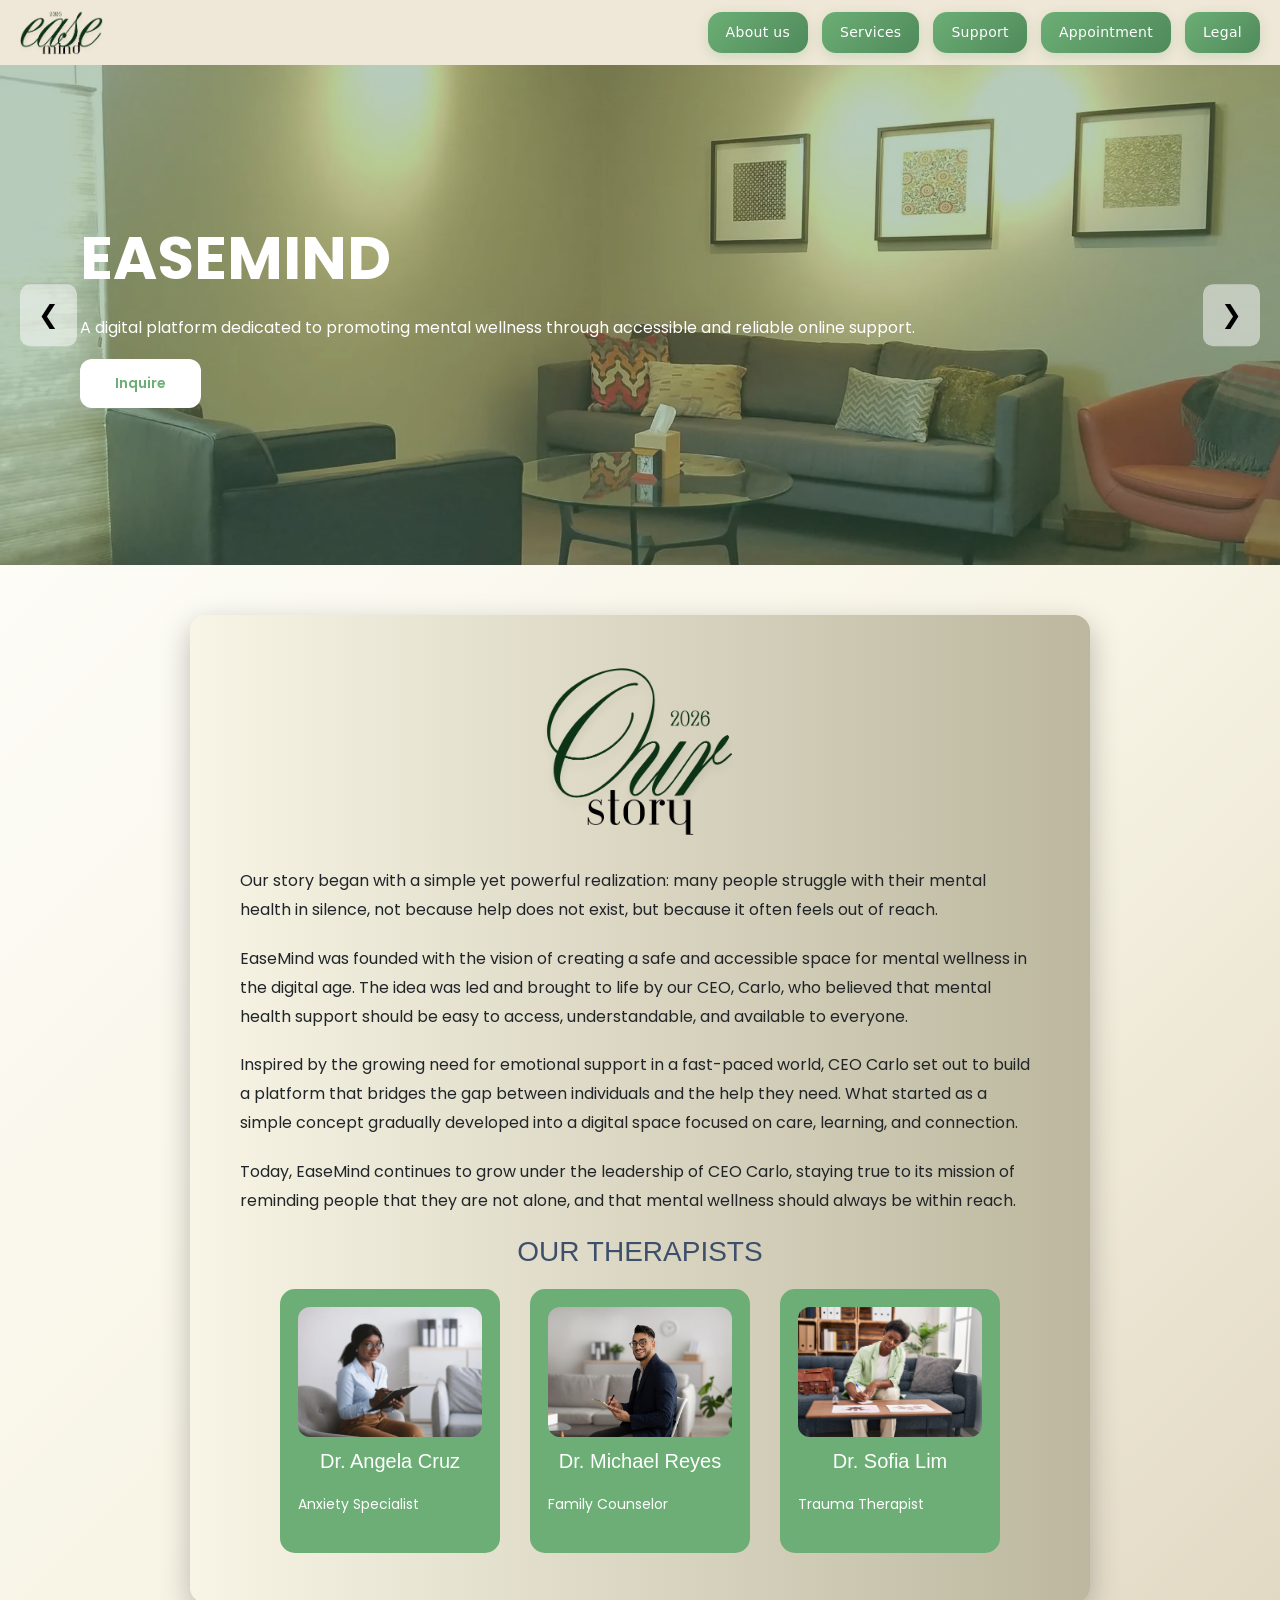
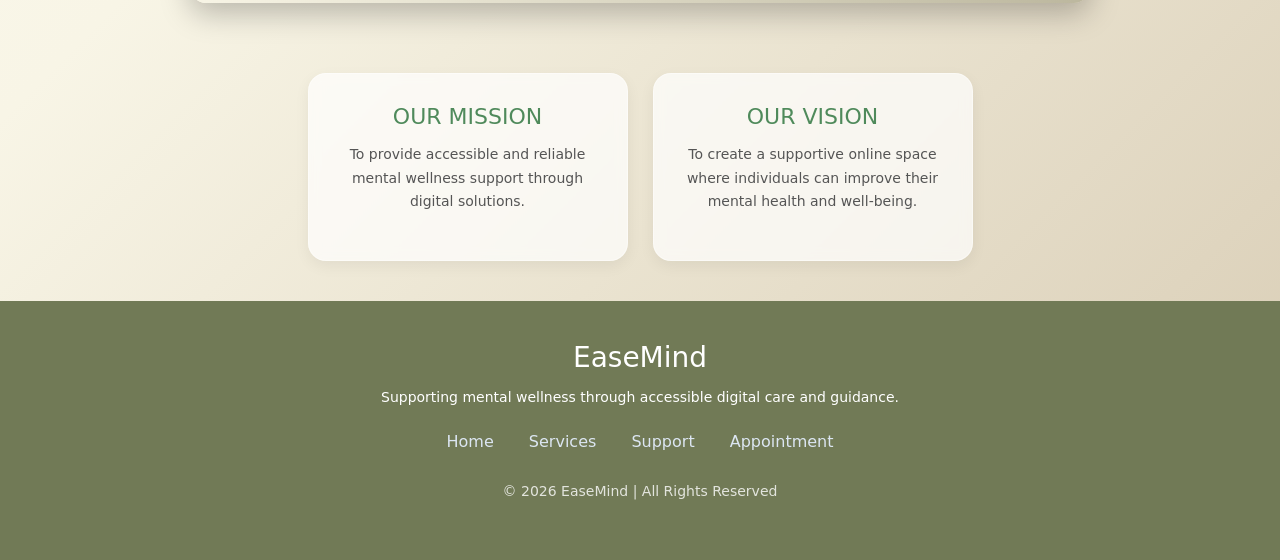
==== commit f308fafb: "BOOTSTRAP UPDATE" ====
--- a/index.html
+++ b/index.html
@@ -6,6 +6,10 @@
     <title>EaseMind</title>
 
     <link rel="stylesheet" href="assets/css/style.css">
+
+    <!-- BOOTSTRAP CSS -->
+    <link rel="stylesheet" href="assets/bootstrap/css/bootstrap.min.css">
+
     <link href="https://fonts.googleapis.com/css2?family=Poppins:wght@300;400;600&display=swap" rel="stylesheet">
 </head>
 
@@ -185,5 +189,8 @@
 
 </footer>
 
+<!-- BOOTSTRAP JS -->
+<script src="assets/bootstrap/js/bootstrap.bundle.min.js"></script>
+
 </body>
 </html>
--- a/assets/css/style.css
+++ b/assets/css/style.css
@@ -1,352 +1,75 @@
-/* ========================================= */
-/* MOBILE RESPONSIVE FIX */
-/* DELETE ALL OLD @MEDIA CODES */
-/* KEEP ONLY THIS ONE */
-/* ========================================= */
+
+/* PREVIEW MOBILE */
+
 
 @media screen and (max-width: 768px){
 
-    /* ========================================= */
-    /* HTML + BODY */
-    /* ========================================= */
-
-    html,
     body{
-
-        width: 100%;
-
         overflow-x: hidden;
-
-        margin: 0;
-
-        padding: 0;
-    }
-
-    /* ========================================= */
-    /* HEADER */
-    /* ========================================= */
+    }
 
     header{
 
-        width: 100%;
-
-        padding: 15px 20px;
-
-        display: flex;
-
-        justify-content: space-between;
-
-        align-items: center;
-
         flex-wrap: wrap;
 
+        justify-content: center;
+
         gap: 12px;
-
-        box-sizing: border-box;
-    }
-
-    /* ========================================= */
-    /* LOGO */
-    /* ========================================= */
-
-    .logo img{
-
-        width: 110px;
-
-        height: auto;
-    }
-
-    /* ========================================= */
-    /* NAVIGATION */
-    /* ========================================= */
+    }
 
     nav{
 
-        display: flex;
-
         flex-wrap: wrap;
 
         justify-content: center;
 
-        align-items: center;
-
-        gap: 8px;
-
-        width: 100%;
-    }
-
-    /* NAV LINKS */
+        gap: 10px;
+    }
 
     nav a{
 
         font-size: 12px;
 
-        padding: 8px 14px;
-
-        border-radius: 10px;
-
-        text-align: center;
-    }
-
-    /* ========================================= */
-    /* HERO / HOME / SLIDER */
-    /* ========================================= */
-
-    .hero,
-    .home,
-    .slider,
-    .slide{
-
-        width: 100%;
-
-        height: 100vh;
-
-        position: relative;
-
-        overflow: hidden;
-    }
-
-    /* HERO IMAGES */
-
-    .slide img,
-    .hero img{
-
-        width: 100%;
-
-        height: 100%;
-
-        object-fit: cover;
-    }
-
-    /* ========================================= */
-    /* HERO CONTENT */
-    /* ========================================= */
-
-    .hero-content,
-    .slide-content{
-
-        position: absolute;
-
-        top: 50%;
-
-        left: 50%;
-
-        transform: translate(-50%, -50%);
-
-        width: 88%;
-
-        text-align: left;
-
-        z-index: 5;
-    }
-
-    /* HERO TITLE */
-
-    .hero-content h1,
-    .slide-content h1{
-
-        font-size: 52px;
-
-        line-height: 1.1;
-
-        margin-bottom: 15px;
-    }
-
-    /* HERO TEXT */
-
-    .hero-content p,
-    .slide-content p{
-
-        font-size: 16px;
-
-        line-height: 1.8;
-
-        margin-bottom: 20px;
-    }
-
-    /* ========================================= */
-    /* BUTTONS */
-    /* ========================================= */
-
-    .services-btn,
-    .support-btn,
-    .contact-btn,
-    .session-form button{
-
-        width: auto;
-
-        min-width: 170px;
-
-        padding: 14px 20px;
-    }
-
-    /* ========================================= */
-    /* SLIDER BUTTONS */
-    /* ========================================= */
-
-    .prev,
-    .next{
-
-        position: absolute;
-
-        top: 50%;
-
-        transform: translateY(-50%);
-
-        width: 45px;
-
-        height: 45px;
-
-        border-radius: 12px;
-
-        z-index: 10;
-    }
-
-    .prev{
-
-        left: 10px;
-    }
-
-    .next{
-
-        right: 10px;
-    }
-
-    /* ========================================= */
-    /* MAIN CONTAINERS */
-    /* ========================================= */
-
+        padding: 10px 14px;
+    }
+
+    .hero-text,
+    .hero-content{
+
+        padding: 40px;
+    }
+
+    .easemind,
+    .hero-content h1{
+
+        font-size: 48px;
+    }
+
+    .description,
+    .hero-description{
+
+        max-width: 100%;
+    }
+
+    .about,
+    .services-container-wrapper,
     .support-container,
+    .contact-container,
     .session-container,
-    .contact-container,
-    .services-container-wrapper,
-    .emergency-container{
+    .emergency-container,
+    .legal-container,
+    .learnmore-container,
+    .appointment-section,
+    .schedule-container{
 
         width: 92%;
 
-        padding: 45px 25px;
-
-        box-sizing: border-box;
-
-        border-radius: 20px;
-    }
-
-    /* ========================================= */
-    /* IMAGES */
-    /* ========================================= */
-
-    .support-container img,
-    .session-container img,
-    .contact-container img,
-    .emergency-container img,
-    .services-container-wrapper img{
-
-        width: 220px;
-
-        max-width: 100%;
-
-        height: auto;
-    }
-
-    /* ========================================= */
-    /* TEXT */
-    /* ========================================= */
-
-    .support-text,
-    .session-text,
-    .contact-text,
-    .emergency-text,
-    .services-text{
-
-        font-size: 14px;
-
-        line-height: 1.8;
-    }
-
-    /* ========================================= */
-    /* FORMS */
-    /* ========================================= */
-
-    .session-form input,
-    .session-form textarea,
-    .input-box input,
-    .input-box textarea{
-
-        width: 100%;
-
-        padding: 15px;
-
-        font-size: 14px;
-
-        box-sizing: border-box;
-    }
-
-    /* ========================================= */
-    /* TERMS BOX */
-    /* ========================================= */
-
-    .terms-box{
-
-        display: flex;
-
-        align-items: flex-start;
-
-        gap: 10px;
-
-        font-size: 13px;
-
-        text-align: left;
-    }
-
-    /* ========================================= */
-    /* GRIDS */
-    /* ========================================= */
-
-    .services-container,
-    .hotline-grid{
-
-        display: grid;
-
-        grid-template-columns: 1fr;
-
-        gap: 20px;
-    }
-
-    /* ========================================= */
-    /* CARDS */
-    /* ========================================= */
-
-    .service-box,
-    .hotline-card{
-
-        padding: 25px 20px;
-    }
-
-    /* ========================================= */
-    /* FOOTER */
-    /* ========================================= */
-
-    .footer{
-
-        text-align: center;
-
-        padding: 30px 20px;
-    }
-
-    .footer-links{
-
-        display: flex;
-
-        flex-wrap: wrap;
-
-        justify-content: center;
-
-        gap: 10px;
-    }
-
-}
-
-
+        margin-left: auto;
+
+        margin-right: auto;
+    }
+
+}
 
 
 
@@ -366,7 +89,15 @@
 /*GLOBAL FONT*/
 body {
     font-family: Arial, sans-serif;
-    background: #f3f1e8;
+
+    background: linear-gradient(
+        135deg,
+        #ffffff,
+        #f8f5e6,
+        #d8ccb4
+    );
+
+    min-height: 100vh;
 }
 
 /* RESET */
@@ -383,8 +114,10 @@
     align-items: center;
     justify-content: space-between;
     padding: 10px 20px;
+    background: #efe7d7;
     box-shadow: 0 4px 12px rgba(0,0,0,0.08);
-    margin: 5px;
+
+    margin: 0;
 }
 .logo {
     display: inline-block;
@@ -404,7 +137,6 @@
 
 
 
-/* NAVIGATION */
 nav {
 
     display: flex;
@@ -417,7 +149,8 @@
     position: relative;
     text-decoration: none;
 
-    color: white;
+    color: #ffffff !important;
+
     background: linear-gradient(135deg, #6CAE75, #4f8a5b);
     padding: 10px 18px;
     border-radius: 14px;
@@ -458,12 +191,20 @@
     box-shadow: 0 8px 20px rgba(108,174,117,0.35);
 
     background: linear-gradient(135deg, #7bc785, #5a9a64);
+
+    color: #f1f1f1 !important;
 }
 
 /* SHINE ANIMATION */
 nav a:hover::before {
 
     left: 100%;
+}
+
+/* ACTIVE CLICK */
+nav a:active {
+
+    transform: scale(0.96);
 }
 
 /* ACTIVE CLICK */
@@ -630,6 +371,7 @@
 
     color: white;
     font-size: 60px;
+    font-weight: 700;
     margin-bottom: 20px;
 }
 
@@ -891,7 +633,7 @@
     z-index: 2;
     width: 100%;
     max-width: 1150px;
-    background: linear-gradient(to right, #f8f5e6, #bcb79e);
+    background: linear-gradient(135deg, #ffffff, #f8f5e6, #d8ccb4);
     backdrop-filter: blur(8px);
     padding: 70px 50px;
     border-radius: 25px;
@@ -1045,7 +787,7 @@
     z-index: 2;
     width: 100%;
     max-width: 700px;
-    background: rgba(255,255,255,0.92);
+    background: linear-gradient(135deg, #ffffff, #f8f5e6, #d8ccb4);
     backdrop-filter: blur(8px);
     padding: 70px 50px;
     border-radius: 25px;
@@ -1933,8 +1675,7 @@
 
     max-width: 750px;
 
-    background: rgba(255,255,255,0.92);
-
+    background: linear-gradient(135deg, #ffffff, #f8f5e6, #d8ccb4);
     backdrop-filter: blur(8px);
 
     padding: 70px 50px;
@@ -2130,7 +1871,7 @@
 
     max-width: 1200px;
 
-    background: rgba(255,255,255,0.92);
+    background: linear-gradient(135deg, #ffffff, #f8f5e6, #d8ccb4);
 
     backdrop-filter: blur(8px);
 
@@ -2343,4 +2084,199 @@
 .learnmore-box p {
     color: #555;
     font-size: 14px;
+}
+
+
+/* ========================================= */
+/* REAL MOBILE FIX */
+/* ========================================= */
+
+@media screen and (max-width: 768px){
+
+    /* BODY */
+
+    body{
+        overflow-x: hidden;
+    }
+
+    /* ========================================= */
+    /* HEADER */
+    /* ========================================= */
+
+    header{
+
+        padding: 12px 15px;
+
+        flex-direction: column;
+
+        gap: 10px;
+    }
+
+    nav{
+
+        flex-wrap: wrap;
+
+        justify-content: center;
+
+        gap: 8px;
+    }
+
+    nav a{
+
+        font-size: 11px;
+
+        padding: 8px 12px;
+
+        border-radius: 10px;
+    }
+
+    /* ========================================= */
+    /* HERO */
+    /* ========================================= */
+
+    .hero,
+    .appointment-hero{
+
+        height: 70vh;
+    }
+
+    .hero-text,
+    .hero-content{
+
+        padding: 25px !important;
+    }
+
+    .easemind,
+    .hero-content h1{
+
+        font-size: 34px !important;
+
+        line-height: 1.1;
+    }
+
+    .description,
+    .hero-description,
+    .small-text{
+
+        font-size: 13px;
+
+        line-height: 1.7;
+    }
+
+    /* ========================================= */
+    /* MAIN CONTAINERS */
+    /* ========================================= */
+
+    .about,
+    .support-container,
+    .contact-container,
+    .session-container,
+    .services-container-wrapper,
+    .appointment-section,
+    .schedule-container,
+    .legal-container,
+    .learnmore-container,
+    .emergency-container{
+
+        width: 94% !important;
+
+        padding: 28px 18px !important;
+
+        border-radius: 18px;
+    }
+
+    /* ========================================= */
+    /* IMAGES */
+    /* ========================================= */
+
+    .about img,
+    .support-container img,
+    .session-container img,
+    .contact-container img,
+    .emergency-container img{
+
+        width: 140px;
+    }
+
+    /* ========================================= */
+    /* TEXT */
+    /* ========================================= */
+
+    p{
+
+        font-size: 13px !important;
+
+        line-height: 1.8;
+    }
+
+    h2{
+
+        font-size: 26px !important;
+    }
+
+    h3{
+
+        font-size: 20px !important;
+    }
+
+    /* ========================================= */
+    /* TEAM BOXES */
+    /* ========================================= */
+
+    .team-container{
+
+        gap: 15px;
+    }
+
+    .team-box{
+
+        width: 100%;
+
+        max-width: 220px;
+
+        padding: 15px;
+    }
+
+    /* ========================================= */
+    /* GRID */
+    /* ========================================= */
+
+    .services-container,
+    .legal-grid,
+    .learnmore-grid,
+    .hotline-grid{
+
+        gap: 18px;
+    }
+
+    /* ========================================= */
+    /* BUTTONS */
+    /* ========================================= */
+
+    .hero-btn,
+    .services-btn,
+    .support-btn,
+    .contact-btn,
+    .call-btn,
+    .session-form button{
+
+        font-size: 13px;
+
+        padding: 12px 20px;
+    }
+
+    /* ========================================= */
+    /* FOOTER */
+    /* ========================================= */
+
+    .footer{
+
+        padding: 30px 15px;
+    }
+
+    .footer h3{
+
+        font-size: 22px;
+    }
+
 }
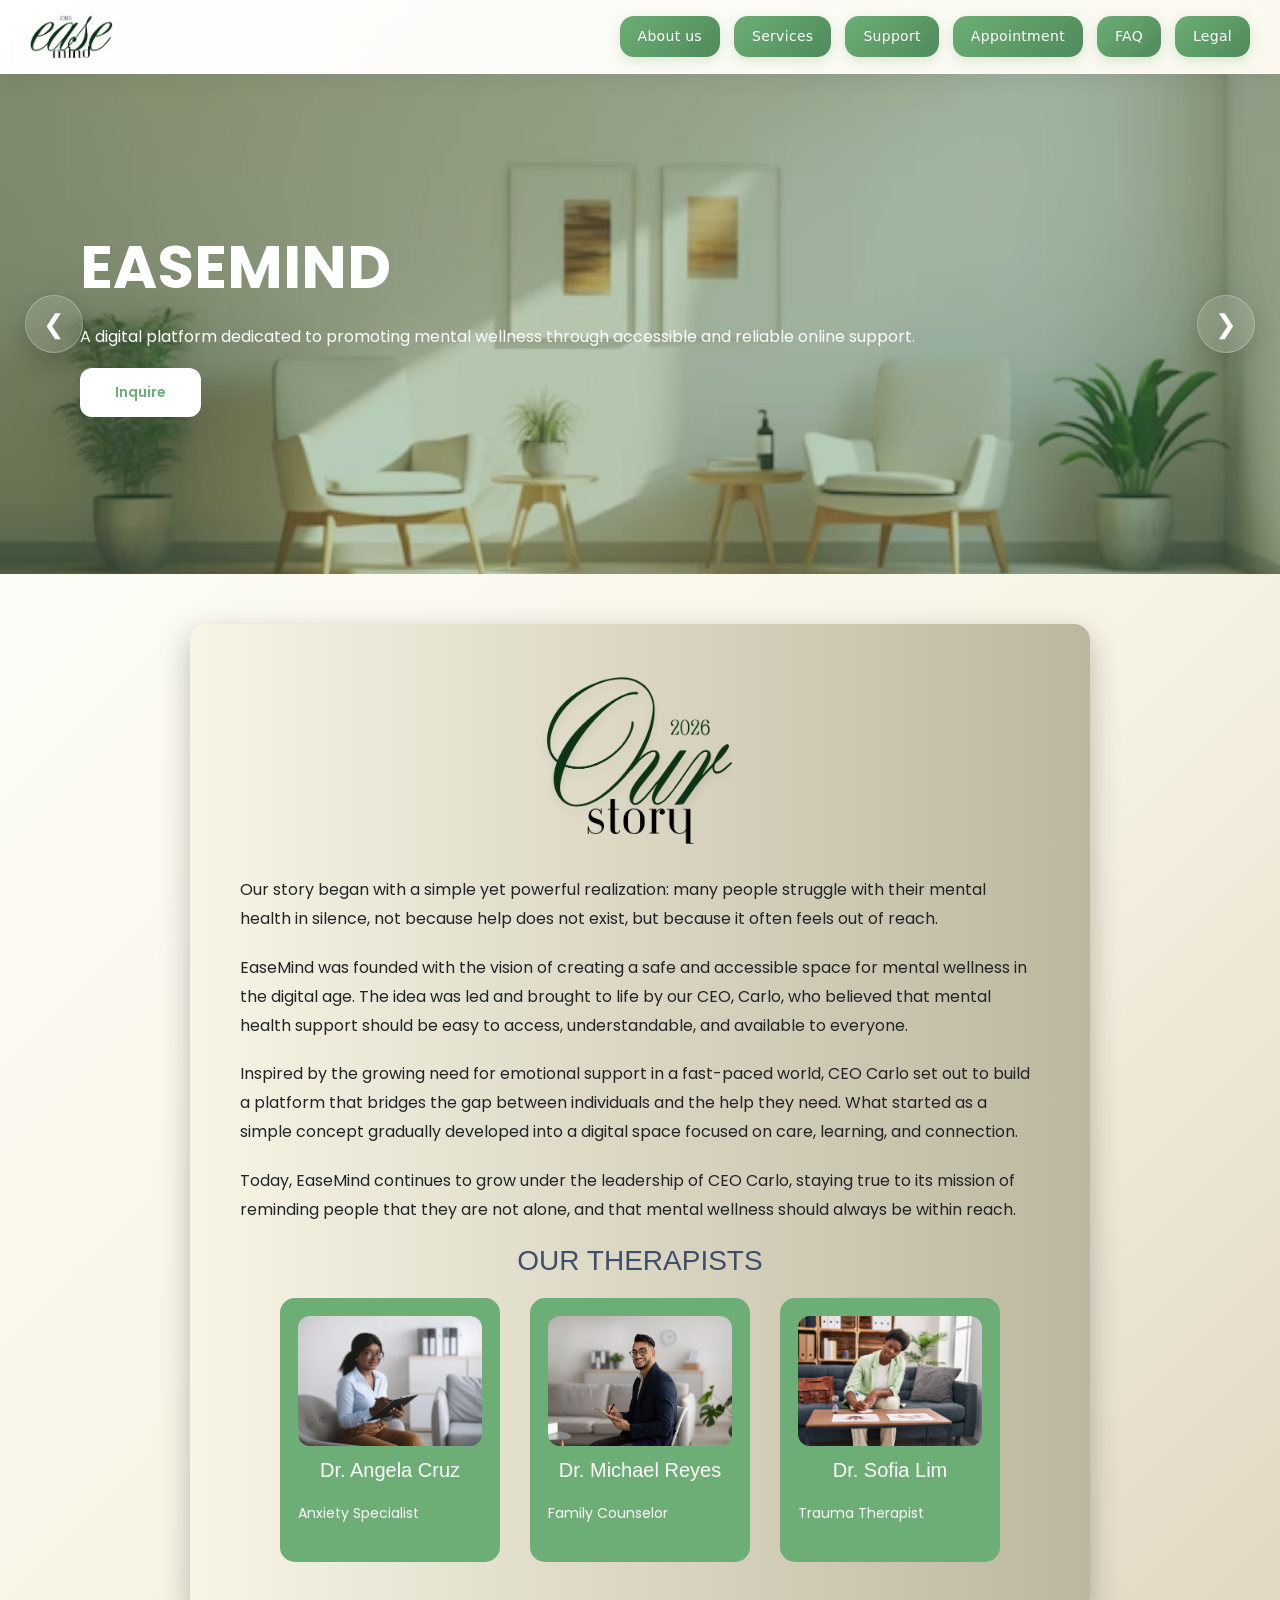
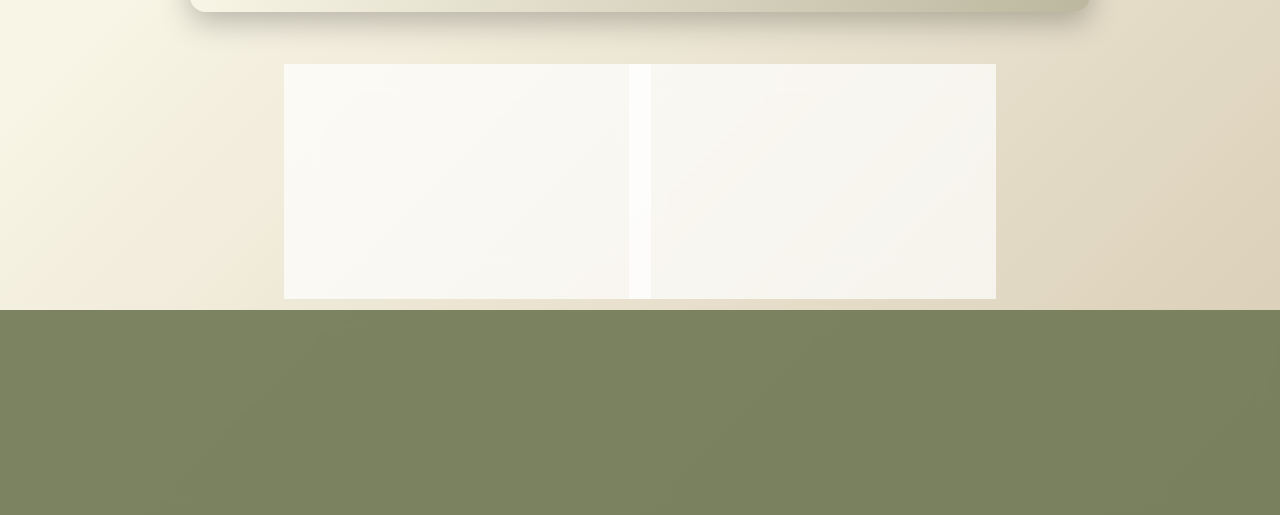
==== commit f5a5d588: "Added a new channel / FAQ channel" ====
--- a/index.html
+++ b/index.html
@@ -9,7 +9,7 @@
 
     <!-- BOOTSTRAP CSS -->
     <link rel="stylesheet" href="assets/bootstrap/css/bootstrap.min.css">
-
+    <script src="assets/js/script.js"></script>
     <link href="https://fonts.googleapis.com/css2?family=Poppins:wght@300;400;600&display=swap" rel="stylesheet">
 </head>
 
@@ -26,6 +26,7 @@
         <a href="services.html">Services</a>
         <a href="support.html">Support</a>
         <a href="appointment.html">Appointment</a>
+        <a href="faq.html">FAQ</a>
         <a href="legal.html">Legal</a>
     </nav>
 </header>
@@ -36,7 +37,7 @@
     <button class="arrow left" onclick="prevSlide()">&#10094;</button>
 
     <!-- SLIDE 1 -->
-    <div class="hero-slide active" style="background-image: url('assets/images/background12.jpg');">
+    <div class="hero-slide active" style="background-image: url('assets/images/background12.avif');">
         <div class="hero-text">
             <h1 class="easemind">EASEMIND</h1>
             <p class="description">
@@ -118,25 +119,7 @@
 
 </section>
 
-<script>
-let currentSlide = 0;
-const slides = document.querySelectorAll(".hero-slide");
 
-function showSlide(index) {
-    slides.forEach(slide => slide.classList.remove("active"));
-    slides[index].classList.add("active");
-}
-
-function nextSlide() {
-    currentSlide = (currentSlide + 1) % slides.length;
-    showSlide(currentSlide);
-}
-
-function prevSlide() {
-    currentSlide = (currentSlide - 1 + slides.length) % slides.length;
-    showSlide(currentSlide);
-}
-</script>
 
 <!-- MISSION & VISION -->
 <div class="mission-vision">
@@ -192,5 +175,7 @@
 <!-- BOOTSTRAP JS -->
 <script src="assets/bootstrap/js/bootstrap.bundle.min.js"></script>
 
+<script src="assets/js/script.js"></script>
+
 </body>
 </html>
--- a/assets/css/style.css
+++ b/assets/css/style.css
@@ -1,6 +1,4 @@
-
 /* PREVIEW MOBILE */
-
 
 @media screen and (max-width: 768px){
 
@@ -8,22 +6,56 @@
         overflow-x: hidden;
     }
 
+    /* HEADER */
+
     header{
 
+        display: flex;
+
+        flex-direction: column;
+
+        align-items: center;
+
+        justify-content: center;
+
+        gap: 12px;
+
+        padding: 15px;
+    }
+
+    /* LOGO */
+
+    .logo{
+
+        display: flex;
+
+        justify-content: center;
+
+        align-items: center;
+
+        margin: 0 auto;
+    }
+
+    .logo img{
+
+        display: block;
+
+        margin: 0 auto;
+    }
+
+    /* NAVIGATION */
+
+    nav{
+
+        display: flex;
+
         flex-wrap: wrap;
 
         justify-content: center;
 
-        gap: 12px;
-    }
-
-    nav{
-
-        flex-wrap: wrap;
-
-        justify-content: center;
-
         gap: 10px;
+
+        width: 100%;
     }
 
     nav a{
@@ -32,6 +64,8 @@
 
         padding: 10px 14px;
     }
+
+    /* HERO */
 
     .hero-text,
     .hero-content{
@@ -50,6 +84,8 @@
 
         max-width: 100%;
     }
+
+    /* CONTAINERS */
 
     .about,
     .services-container-wrapper,
@@ -75,12 +111,6 @@
 
 
 
-
-
-
-
-
-
 /*Smooth Scrollings*/
 html {
     scroll-behavior: smooth;
@@ -109,15 +139,26 @@
 }
 
 /* HEADER */
-header {
+header{
+    position: sticky;
+    top: 0;
+    z-index: 999;
+
     display: flex;
+    justify-content: space-between;
     align-items: center;
-    justify-content: space-between;
-    padding: 10px 20px;
-    background: #efe7d7;
-    box-shadow: 0 4px 12px rgba(0,0,0,0.08);
-
-    margin: 0;
+
+    padding: 14px 30px;
+
+    background: rgba(255,255,255,0.18);
+
+    backdrop-filter: blur(12px);
+
+    -webkit-backdrop-filter: blur(12px);
+
+    border-bottom: 1px solid rgba(255,255,255,0.2);
+
+    box-shadow: 0 4px 20px rgba(0,0,0,0.06);
 }
 .logo {
     display: inline-block;
@@ -213,47 +254,88 @@
     transform: scale(0.96);
 }
 /* footer */
+/* FOOTER */
 .footer {
-    background: #717a56;
+
+    background: rgba(113, 122, 86, 0.92);
+
+    backdrop-filter: blur(10px);
+
     color: white;
-    padding: 40px 20px;
+
+    padding: 28px 20px;
+
     text-align: center;
-    margin-top: 80px;
-}
-
+
+    margin-top: 60px;
+
+    border-top: 1px solid rgba(255,255,255,0.15);
+}
+
+/* TITLE */
 .footer h3 {
-    font-size: 28px;
-    margin-bottom: 10px;
-}
-
+
+    font-size: 22px;
+
+    margin-bottom: 8px;
+
+    font-weight: 600;
+
+    letter-spacing: 0.5px;
+}
+
+/* TEXT */
 .footer p {
-    font-size: 14px;
-    line-height: 1.8;
-}
-
+
+    font-size: 13px;
+
+    line-height: 1.7;
+
+    opacity: 0.92;
+}
+
+/* LINKS AREA */
 .footer-links {
-    margin: 20px 0;
-}
-
+
+    margin: 16px 0;
+
+    display: flex;
+
+    justify-content: center;
+
+    flex-wrap: wrap;
+
+    gap: 18px;
+}
+
+/* LINKS */
 .footer-links a {
-    color: #dce6f2;
+
+    color: #eef3ff;
+
     text-decoration: none;
-    margin: 0 15px;
-    transition: 0.3s;
-}
-
+
+    font-size: 13px;
+
+    transition: 0.3s ease;
+}
+
+/* HOVER */
 .footer-links a:hover {
-    color: #6CAE75;
-}
-
+
+    color: #9be7a5;
+
+    transform: translateY(-2px);
+}
+
+/* COPYRIGHT */
 .footer-copy {
-    margin-top: 25px;
-    opacity: 0.8;
-    font-size: 13px;
-}
-
-.easemind {
-    color: #ffffff;
+
+    margin-top: 18px;
+
+    opacity: 0.7;
+
+    font-size: 12px;
 }
 
 
@@ -421,30 +503,51 @@
 }
 
 /* ARROWS */
-.arrow {
+/* MODERN GLASS ARROWS */
+
+.arrow{
+
     position: absolute;
     top: 50%;
     transform: translateY(-50%);
-    z-index: 10;
-
-    border: none;
-    background: rgba(255,255,255,0.5);
-    padding: 12px 18px;
-
+    z-index: 20;
+
+    width: 58px;
+    height: 58px;
+    border-radius: 50%;
+    border: 1px solid rgba(255,255,255,0.25);
+    background: rgba(255,255,255,0.12);
+    backdrop-filter: blur(10px);
+    -webkit-backdrop-filter: blur(10px);
+    color: white;
+    font-size: 26px;
+    display: flex;
+
+    align-items: center;
+
+    justify-content: center;
     cursor: pointer;
-    font-size: 25px;
-    border-radius: 10px;
-    transition: 0.3s;
-}
-
-.arrow:hover {
-    background: white;
-}
-.arrow.left {
-    left: 20px;
-}
-.arrow.right {
-    right: 20px;
+    transition: all 0.3s ease;
+    box-shadow: 0 8px 25px rgba(0,0,0,0.15);
+}
+
+/* HOVER */
+
+.arrow:hover{
+
+    background: rgba(255,255,255,0.22);
+    transform: translateY(-50%) scale(1.08);
+    box-shadow: 0 12px 30px rgba(0,0,0,0.22);
+}
+
+/* LEFT SLIDER BUTTON */
+.arrow.left{
+    left: 25px;
+}
+
+/* RIGHT SLIDER BUTTON */
+.arrow.right{
+    right: 25px;
 }
 
 
@@ -2088,6 +2191,194 @@
 
 
 /* ========================================= */
+/* FAQ PAGE */
+/* ========================================= */
+
+.faq-page {
+
+    min-height: 100vh;
+
+    display: flex;
+
+    justify-content: center;
+
+    align-items: center;
+
+    padding: 60px 20px;
+
+    position: relative;
+
+    font-family: 'Poppins', sans-serif;
+
+    background-image: url('../images/backgroundsession.webp');
+
+    background-size: cover;
+
+    background-position: center;
+
+    overflow: hidden;
+}
+
+/* GREEN OVERLAY */
+.faq-page::before {
+
+    content: "";
+
+    position: absolute;
+
+    inset: 0;
+
+    background: rgba(76, 128, 85, 0.4);
+
+    z-index: 1;
+}
+
+/* MAIN CONTAINER */
+.faq-container {
+
+    position: relative;
+
+    z-index: 2;
+
+    width: 100%;
+
+    max-width: 1100px;
+
+    background: linear-gradient(135deg, #ffffff, #f8f5e6, #d8ccb4);
+
+    backdrop-filter: blur(8px);
+
+    padding: 70px 50px;
+
+    border-radius: 25px;
+
+    text-align: center;
+
+    box-shadow: 0 10px 30px rgba(0,0,0,0.12);
+}
+
+/* TITLE */
+.faq-container h2 {
+
+    font-size: 35px;
+
+    color: #4f8a5b;
+
+    margin-bottom: 15px;
+}
+
+/* DESCRIPTION */
+.faq-text {
+
+    color: #555;
+
+    line-height: 1.8;
+
+    font-size: 15px;
+
+    max-width: 700px;
+
+    margin: 0 auto 50px;
+}
+
+/* ACCORDION */
+.accordion-item {
+
+    border: none !important;
+
+    border-radius: 18px !important;
+
+    overflow: hidden;
+
+    margin-bottom: 20px;
+
+    box-shadow: 0 8px 18px rgba(0,0,0,0.08);
+}
+
+/* QUESTION BUTTON */
+.accordion-button {
+
+    background: #6CAE75 !important;
+
+    color: white !important;
+
+    font-weight: 600;
+
+    padding: 22px;
+
+    font-size: 16px;
+
+    box-shadow: none !important;
+}
+
+/* REMOVE BLUE OUTLINE */
+.accordion-button:focus {
+
+    box-shadow: none !important;
+
+    border: none !important;
+}
+
+/* ACTIVE */
+.accordion-button:not(.collapsed) {
+
+    background: #4f8a5b !important;
+
+    color: white !important;
+}
+
+/* ANSWER */
+.accordion-body {
+
+    background: white;
+
+    color: #555;
+
+    text-align: left;
+
+    line-height: 1.8;
+
+    padding: 22px;
+}
+
+/* ICON COLOR */
+.accordion-button::after {
+
+    filter: brightness(0) invert(1);
+}
+
+/* RESPONSIVE */
+@media(max-width: 768px){
+
+    .faq-container {
+
+        padding: 50px 25px;
+    }
+
+    .faq-container h2 {
+
+        font-size: 28px;
+    }
+
+    .accordion-button {
+
+        font-size: 15px;
+    }
+
+    .accordion-body {
+
+        font-size: 14px;
+    }
+}
+
+
+
+
+
+
+
+
+/* ========================================= */
 /* REAL MOBILE FIX */
 /* ========================================= */
 
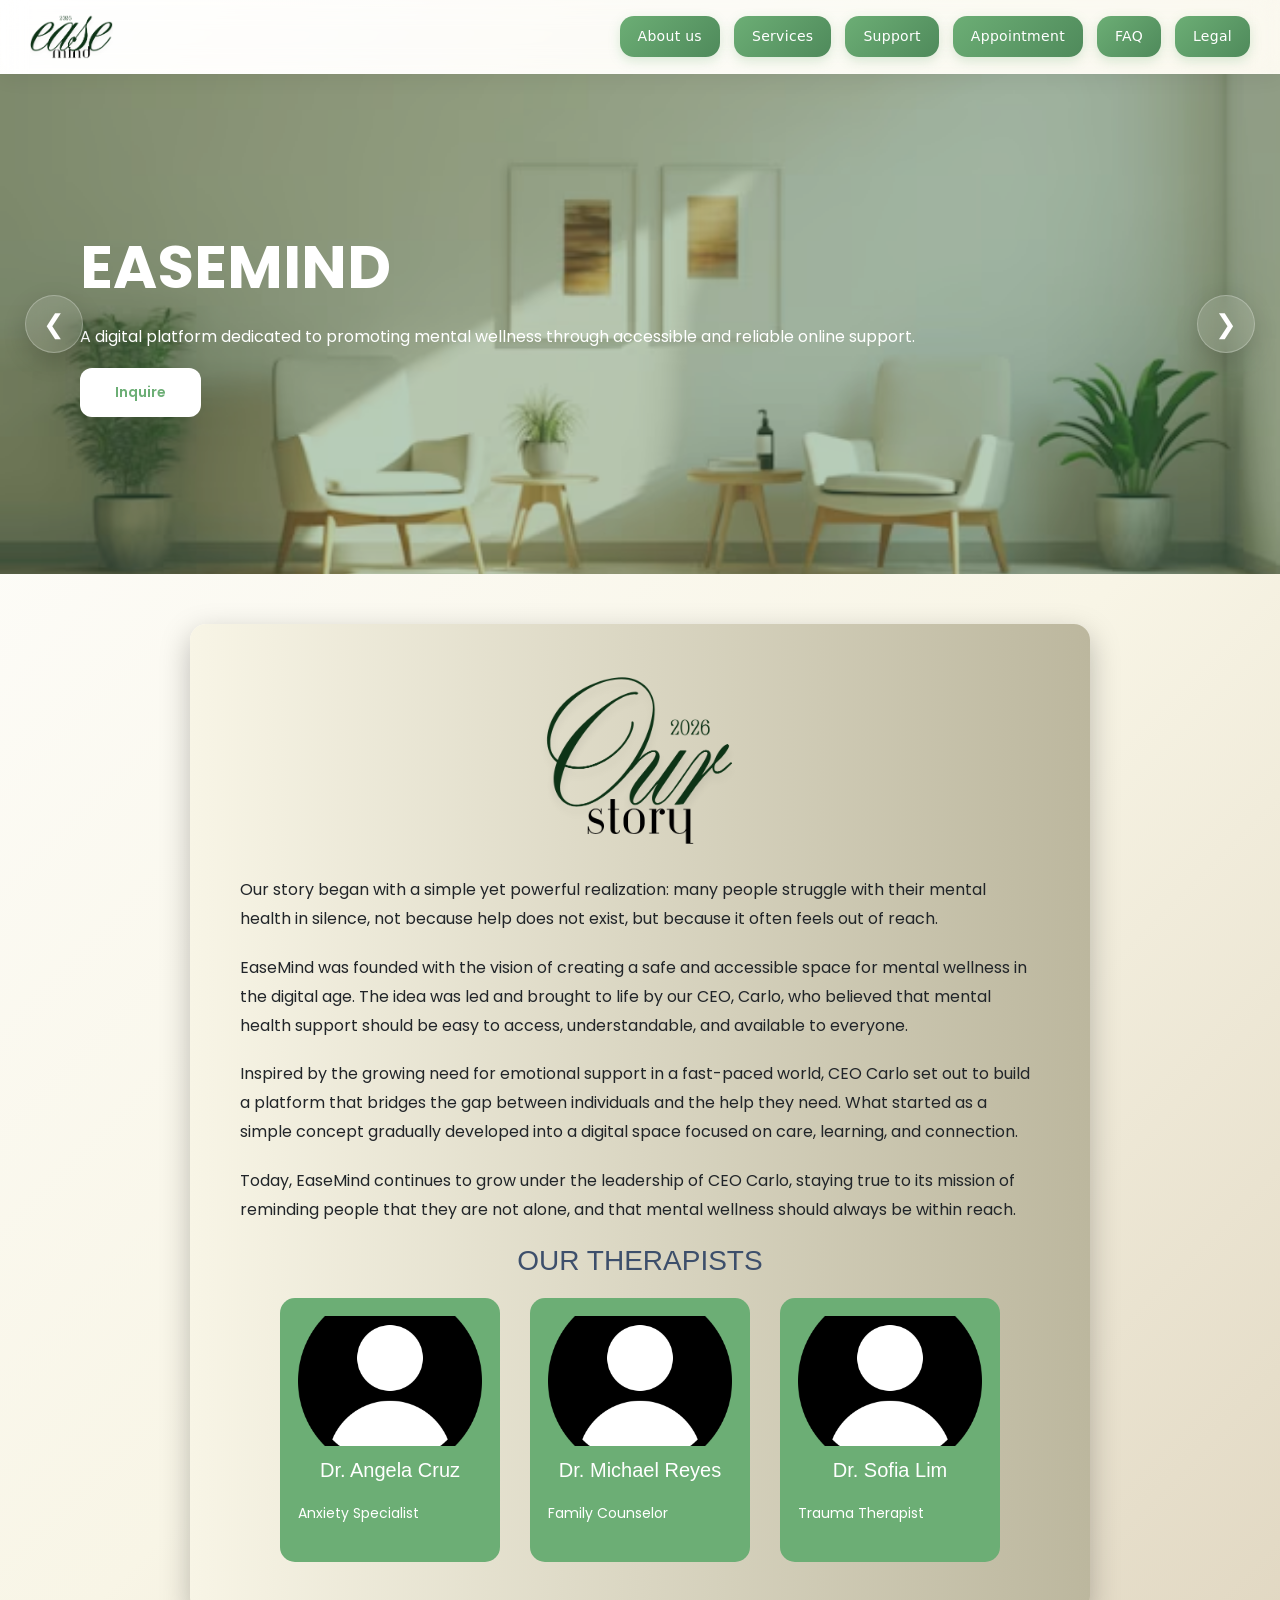
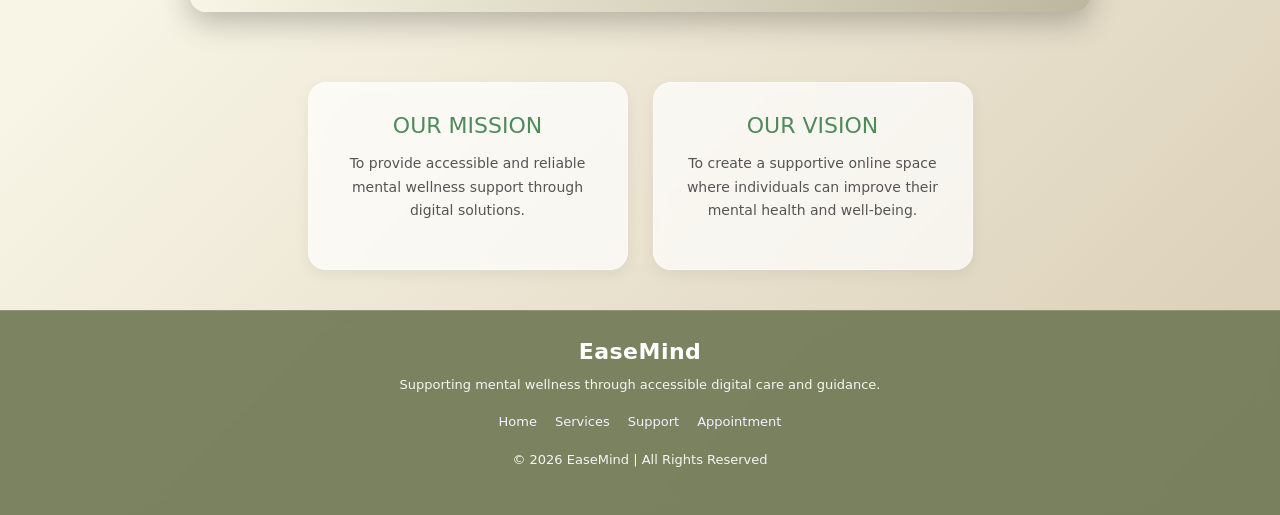
==== commit dbc1d280: "Removed photo asssets of therapist fOR DATA PRIVACY PURPOSES" ====
--- a/index.html
+++ b/index.html
@@ -97,19 +97,19 @@
     <div class="team-container">
 
         <div class="team-box">
-            <img src="assets/images/therapist1.webp" alt="">
+            <img src="assets/images/therapist.png" alt="">
             <h4>Dr. Angela Cruz</h4>
             <p>Anxiety Specialist</p>
         </div>
 
         <div class="team-box">
-            <img src="assets/images/therapist2.jpg" alt="">
+            <img src="assets/images/therapist.png" alt="">
             <h4>Dr. Michael Reyes</h4>
             <p>Family Counselor</p>
         </div>
 
         <div class="team-box">
-            <img src="assets/images/therapist3.webp" alt="">
+            <img src="assets/images/therapist.png" alt="">
             <h4>Dr. Sofia Lim</h4>
             <p>Trauma Therapist</p>
         </div>
